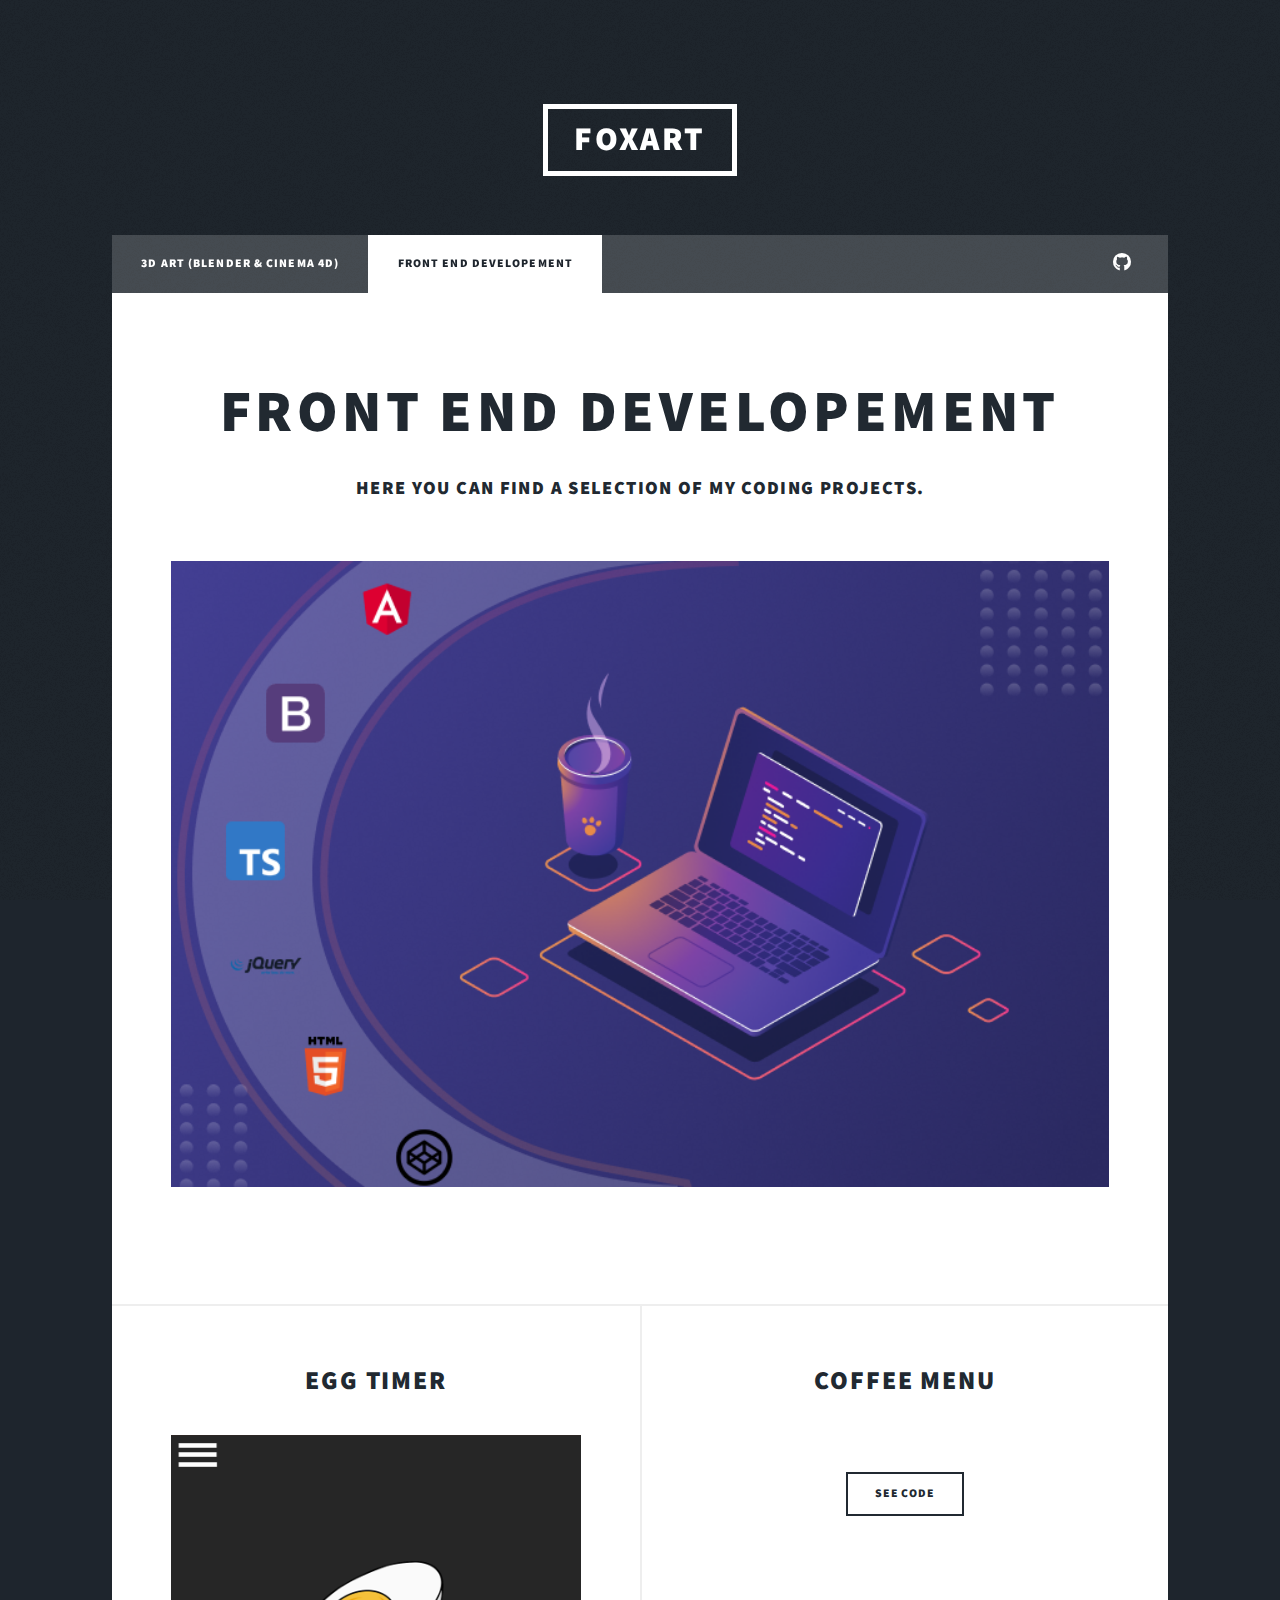
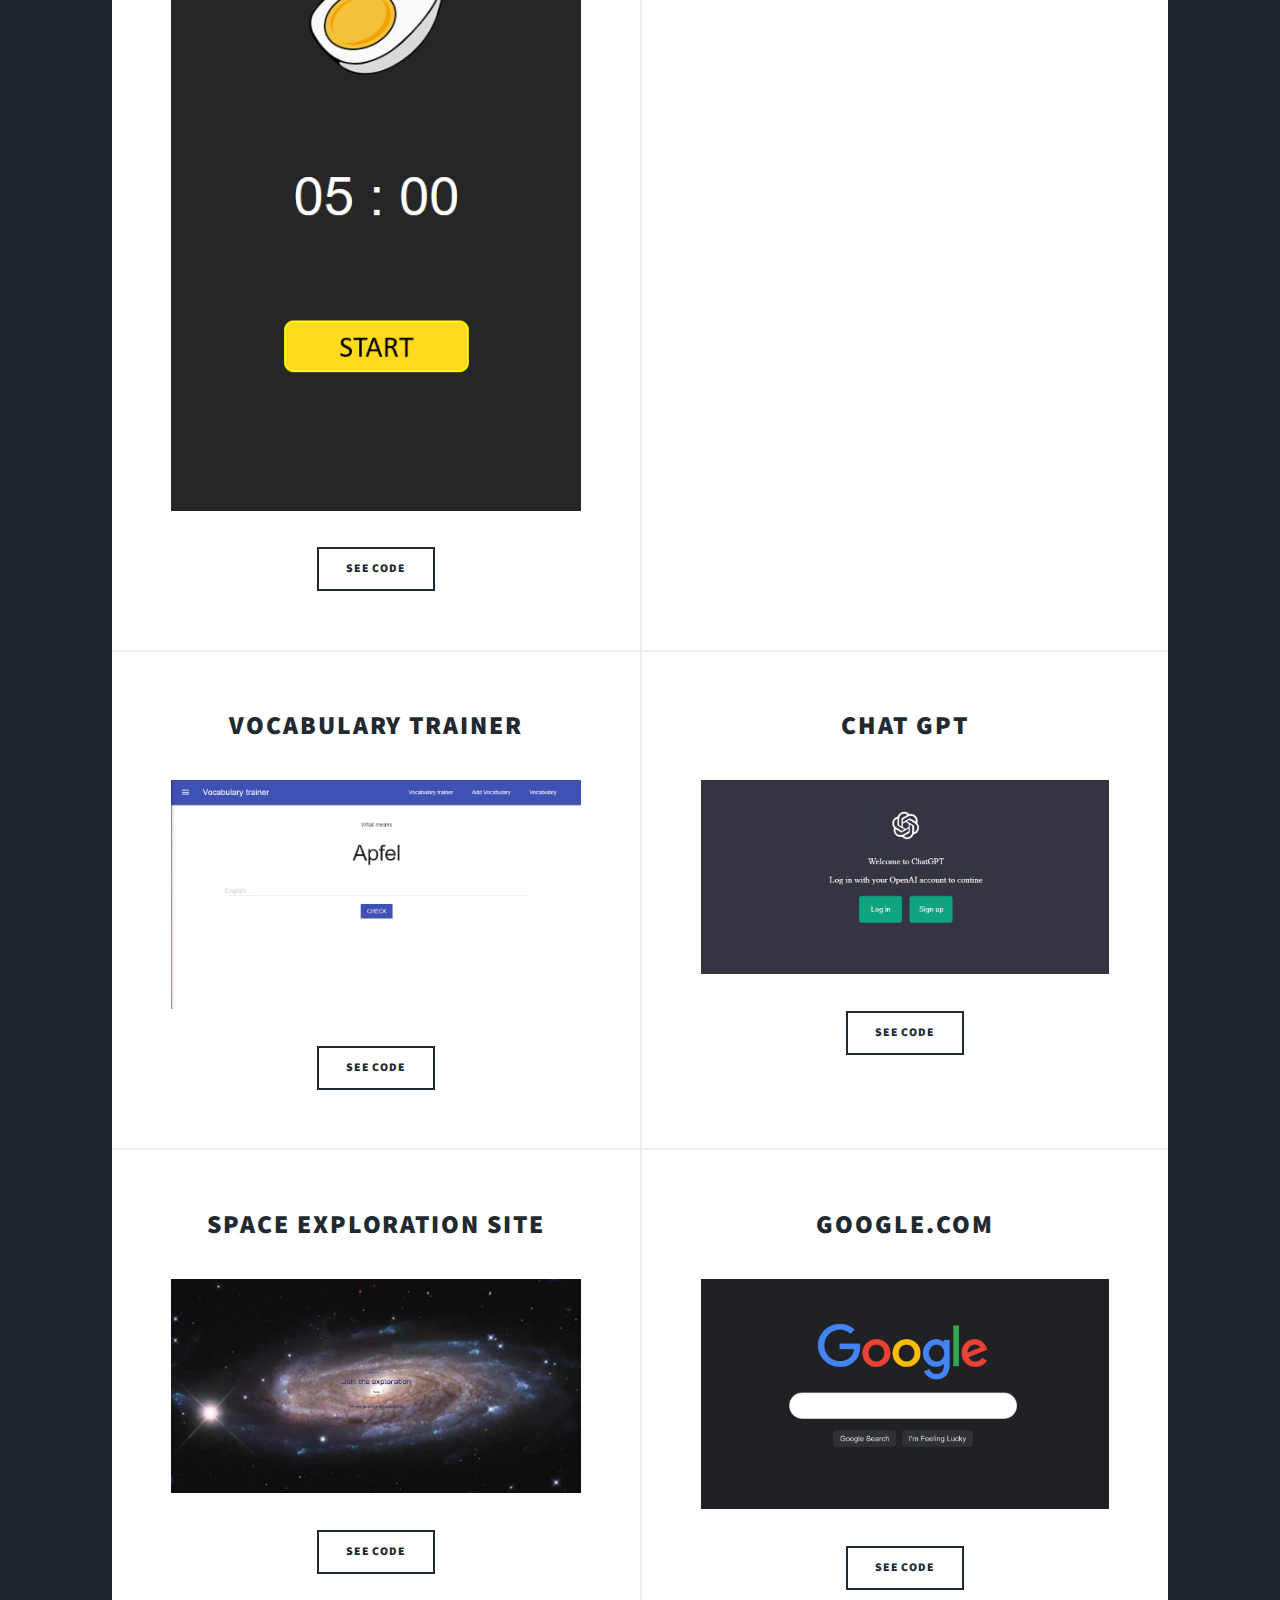
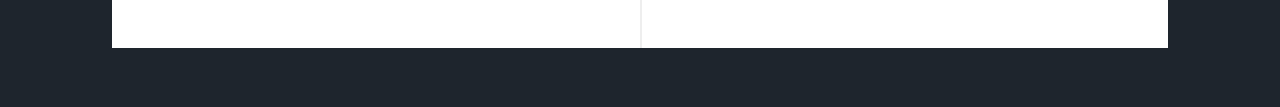
==== coding.html @ 9e07d592 "v2" ====
<!DOCTYPE HTML>
<!--
	Massively by HTML5 UP
	html5up.net | @ajlkn
	Free for personal and commercial use under the CCA 3.0 license (html5up.net/license)
-->
<html>
	<head>
		<title>Front End Developement</title>
		<meta charset="utf-8" />
		<meta name="viewport" content="width=device-width, initial-scale=1, user-scalable=no" />
		<link rel="stylesheet" href="assets/css/main.css" />
		<noscript><link rel="stylesheet" href="assets/css/noscript.css" /></noscript>
	</head>
	<body class="is-preload">

		<!-- Wrapper -->
			<div id="wrapper">

				<!-- Header -->
					<header id="header">
						<a href="index.html" class="logo">FoxArt</a>
					</header>

				<!-- Nav -->
					<nav id="nav">
						<ul class="links">
							<li><a href="index.html">3D Art (Blender & Cinema 4D)</a></li>
							<li class="active"><a href="generic.html">Front End Developement</a></li>
						</ul>
						<ul class="icons">
							<li><a href="#" class="icon brands fa-github"><span class="label">GitHub</span></a></li>
						</ul>
					</nav>

					
				<!-- Main -->
					<div id="main">

						
						<!-- Featured Post -->
						<article class="post featured">
							<header class="major">
								<h2><a>Front End Developement <br/> </a></h2>
								<h3>Here you can find a selection of my coding projects. <br>  </h3>
							</header>
							<a href="images/coding.png" id="img-coding" class="image main"><img src="/images/coding.png" alt="" /></a>
						</article>

						<!-- Post -->
						<section class="posts">
							
							<article>
								<header>
									<h2><a href="https://keen-tiramisu-a8fb11.netlify.app" target="_blank" >Egg Timer </a></h2>
								</header>
								<a href="https://keen-tiramisu-a8fb11.netlify.app" target="_blank" id="egg-timer" class="image fit"><img src="images/egg-timer.png" alt="" /></a>
								<ul class="actions special">
									<li><a href="https://github.com/Foxy247/Eieruhr/tree/main/Eieruhr" target="_blank" class="button">See Code</a></li>
								</ul>
							</article>

							
							<article>
								<header>
									<h2><a href="images/Coffee1.png">Coffee Menu</a></h2>
								</header>
								<a href="images/Coffee1.png" id="coffee" class="image fit"><img src="images/Coffee1.png" alt="" /></a>
								<ul class="actions special">
									<li><a href="https://github.com/Foxy247/birthday-gift-site/blob/main/Camper%20Cafe" target="_blank" class="button">See Code</a></li>
								</ul>
							</article>

							<article>
								<header>
									<h2><a href="https://sensational-liger-348f0a.netlify.app/">Vocabulary Trainer </a></h2>
								</header>
								<a href="https://sensational-liger-348f0a.netlify.app/" class="image fit"><img src="images/vocabulary-trainer-main.png" alt="" /></a>
								<ul class="actions special">
									<li><a href="https://github.com/Foxy247/Vocabulary-App" target="_blank" class="button">See Code</a></li>
								</ul>
							</article>

							<article>
								<header>
									<h2><a href="images/chat-gpt.png">Chat GPT</a></h2>
								</header>
								<a href="images/chat-gpt.png" class="image fit"><img src="images/chat-gpt.png" alt="" /></a>
								<ul class="actions special">
									<li><a href="https://github.com/Foxy247/birthday-gift-site/tree/main/Chat-GPT-Clone" target="_blank" class="button">See Code</a></li>
								</ul>
							</article>

							<article>
								<header>
									<h2><a href="images/space-site.png">Space Exploration Site
									</a></h2>
								</header>
								<a href="images/space-site.png" class="image fit"><img src="images/space-site.png" alt="" /></a>
								<ul class="actions special">
									<li><a href="https://github.com/Foxy247/birthday-gift-site/tree/main/3-Space-exploration-site" target="_blank" class="button">See Code</a></li>
								</ul>
							</article>

							<article> 
								<header>
									<h2><a href="images/google.png">Google.com
									</a></h2>
								</header>
								<a href="images/google.png" class="image fit"><img src="images/google.png" alt="" /></a>
								<ul class="actions special">
									<li><a href="https://github.com/Foxy247/birthday-gift-site/tree/main/1%20Google%20Clone" target="_blank" class="button">See Code</a></li>
								</ul>
							</article>



					</div>


				<!-- Copyright -->
					<div id="copyright">
					</div>

			</div>

		<!-- Scripts -->
			<script src="assets/js/jquery.min.js"></script>
			<script src="assets/js/jquery.scrollex.min.js"></script>
			<script src="assets/js/jquery.scrolly.min.js"></script>
			<script src="assets/js/browser.min.js"></script>
			<script src="assets/js/breakpoints.min.js"></script>
			<script src="assets/js/util.js"></script>
			<script src="assets/js/main.js"></script>

	</body>
</html>
---- assets/css/main.css ----
@import url(fontawesome-all.min.css);
@import url("https://fonts.googleapis.com/css?family=Merriweather:300,700,300italic,700italic|Source+Sans+Pro:900");

/*
	Massively by HTML5 UP
	html5up.net | @ajlkn
	Free for personal and commercial use under the CCA 3.0 license (html5up.net/license)
*/

html, body, div, span, applet, object,
iframe, h1, h2, h3, h4, h5, h6, p, blockquote,
pre, a, abbr, acronym, address, big, cite,
code, del, dfn, em, img, ins, kbd, q, s, samp,
small, strike, strong, sub, sup, tt, var, b,
u, i, center, dl, dt, dd, ol, ul, li, fieldset,
form, label, legend, table, caption, tbody,
tfoot, thead, tr, th, td, article, aside,
canvas, details, embed, figure, figcaption,
footer, header, hgroup, menu, nav, output, ruby,
section, summary, time, mark, audio, video {
	margin: 0;
	padding: 0;
	border: 0;
	font-size: 100%;
	font: inherit;
	vertical-align: baseline;}

article, aside, details, figcaption, figure,
footer, header, hgroup, menu, nav, section {
	display: block;}

body {
	line-height: 1;
}

ol, ul {
	list-style: none;
}

blockquote, q {
	quotes: none;
}

	blockquote:before, blockquote:after, q:before, q:after {
		content: '';
		content: none;
	}

table {
	border-collapse: collapse;
	border-spacing: 0;
}

body {
	-webkit-text-size-adjust: none;
}

mark {
	background-color: transparent;
	color: inherit;
}

input::-moz-focus-inner {
	border: 0;
	padding: 0;
}

input, select, textarea {
	-moz-appearance: none;
	-webkit-appearance: none;
	-ms-appearance: none;
	appearance: none;
}

/* Basic */

	@-ms-viewport {
		width: device-width;
	}

	body {
		-ms-overflow-style: scrollbar;
	}

	@media screen and (max-width: 480px) {

		html, body {
			min-width: 320px;
		}

	}

	html {
		box-sizing: border-box;
	}

	*, *:before, *:after {
		box-sizing: inherit;
	}

	body {
		background-color: #1e252d;
	}

		body.is-preload *, body.is-preload *:before, body.is-preload *:after {
			-moz-animation: none !important;
			-webkit-animation: none !important;
			-ms-animation: none !important;
			animation: none !important;
			-moz-transition: none !important;
			-webkit-transition: none !important;
			-ms-transition: none !important;
			transition: none !important;
		}

/* Type */

	html {
		font-size: 16pt;
	}

		@media screen and (max-width: 1680px) {

			html {
				font-size: 12pt;
			}

		}

		@media screen and (max-width: 1280px) {

			html {
				font-size: 11pt;
			}

		}

		@media screen and (max-width: 360px) {

			html {
				font-size: 10pt;
			}

		}

	body {
		color: #212931;
	}

	body, input, select, textarea {
		font-family: "Merriweather", Georgia, serif;
		font-weight: 300;
		font-size: 1rem;
		line-height: 2.375;
	}

	a {
		-moz-transition: color 0.2s ease-in-out, background-color 0.2s ease-in-out, border-color 0.2s ease-in-out, box-shadow 0.2s ease-in-out;
		-webkit-transition: color 0.2s ease-in-out, background-color 0.2s ease-in-out, border-color 0.2s ease-in-out, box-shadow 0.2s ease-in-out;
		-ms-transition: color 0.2s ease-in-out, background-color 0.2s ease-in-out, border-color 0.2s ease-in-out, box-shadow 0.2s ease-in-out;
		transition: color 0.2s ease-in-out, background-color 0.2s ease-in-out, border-color 0.2s ease-in-out, box-shadow 0.2s ease-in-out;
		border-bottom: dotted 1px;
		text-decoration: none;
	}

		a:hover {
			border-bottom-color: transparent;
		}

	strong, b {
		font-weight: 600;
	}

	em, i {
		font-style: italic;
	}

	p {
		text-align: justify;
		margin: 0 0 2rem 0;
	}

	h1, h2, h3, h4, h5, h6 {
		font-family: "Source Sans Pro", Helvetica, sans-serif;
		font-weight: 900;
		line-height: 1.5;
		letter-spacing: 0.075em;
		text-transform: uppercase;
		margin: 0 0 1rem 0;
	}

		h1 a, h2 a, h3 a, h4 a, h5 a, h6 a {
			border-bottom: 0;
			color: inherit;
			text-decoration: none;
		}

	h1 {
		font-size: 4rem;
		line-height: 1.1;
		margin: 0 0 2rem 0;
	}

	h2 {
		font-size: 1.75rem;
		line-height: 1.3;
		margin: 0 0 1.5rem 0;
	}

	h3 {
		font-size: 1.25rem;
		margin: 0 0 1.5rem 0;
	}

	h4 {
		font-size: 1rem;
	}

	h5 {
		font-size: 0.9rem;
	}

	h6 {
		font-size: 0.8rem;
	}

	sub {
		font-size: 0.8rem;
		position: relative;
		top: 0.5rem;
	}

	sup {
		font-size: 0.8rem;
		position: relative;
		top: -0.5rem;
	}

	blockquote {
		border-left: solid 4px;
		font-style: italic;
		margin: 0 0 2rem 0;
		padding: 0.5rem 0 0.5rem 2rem;
	}

	code {
		border: solid 2px;
		font-family: "Courier New", monospace;
		font-size: 0.9rem;
		margin: 0 0.25rem;
		padding: 0.25rem 0.65rem;
	}

	pre {
		-webkit-overflow-scrolling: touch;
		font-family: "Courier New", monospace;
		font-size: 0.9rem;
		margin: 0 0 2rem 0;
	}

		pre code {
			display: block;
			line-height: 1.75;
			padding: 1rem 1.5rem;
			overflow-x: auto;
		}

	hr {
		border: 0;
		border-bottom: solid 2px;
		margin: 3rem 0;
	}

		hr.major {
			margin: 5rem 0;
		}

	.align-left {
		text-align: left;
	}

	.align-center {
		text-align: center;
	}

	.align-right {
		text-align: right;
	}

	input, select, textarea {
		color: #212931;
	}

	a {
		color: #212931;
		border-bottom-color: rgba(33, 41, 49, 0.5);
	}

		a:hover {
			border-bottom-color: transparent;
			color: #18bfef !important;
		}

	strong, b {
		color: #212931;
	}

	h1, h2, h3, h4, h5, h6 {
		color: #212931;
	}

	blockquote {
		border-left-color: #eeeeee;
	}

	code {
		background: rgba(220, 220, 220, 0.25);
		border-color: #eeeeee;
	}

	hr {
		border-bottom-color: #eeeeee;
	}

/* Row */

	.row {
		display: flex;
		flex-wrap: wrap;
		box-sizing: border-box;
		align-items: stretch;
	}

		.row > * {
			box-sizing: border-box;
		}

		.row.gtr-uniform > * > :last-child {
			margin-bottom: 0;
		}

		.row.aln-left {
			justify-content: flex-start;
		}

		.row.aln-center {
			justify-content: center;
		}

		.row.aln-right {
			justify-content: flex-end;
		}

		.row.aln-top {
			align-items: flex-start;
		}

		.row.aln-middle {
			align-items: center;
		}

		.row.aln-bottom {
			align-items: flex-end;
		}

		.row > .imp {
			order: -1;
		}

		.row > .col-1 {
			width: 8.33333%;
		}

		.row > .off-1 {
			margin-left: 8.33333%;
		}

		.row > .col-2 {
			width: 16.66667%;
		}

		.row > .off-2 {
			margin-left: 16.66667%;
		}

		.row > .col-3 {
			width: 25%;
		}

		.row > .off-3 {
			margin-left: 25%;
		}

		.row > .col-4 {
			width: 33.33333%;
		}

		.row > .off-4 {
			margin-left: 33.33333%;
		}

		.row > .col-5 {
			width: 41.66667%;
		}

		.row > .off-5 {
			margin-left: 41.66667%;
		}

		.row > .col-6 {
			width: 50%;
		}

		.row > .off-6 {
			margin-left: 50%;
		}

		.row > .col-7 {
			width: 58.33333%;
		}

		.row > .off-7 {
			margin-left: 58.33333%;
		}

		.row > .col-8 {
			width: 66.66667%;
		}

		.row > .off-8 {
			margin-left: 66.66667%;
		}

		.row > .col-9 {
			width: 75%;
		}

		.row > .off-9 {
			margin-left: 75%;
		}

		.row > .col-10 {
			width: 83.33333%;
		}

		.row > .off-10 {
			margin-left: 83.33333%;
		}

		.row > .col-11 {
			width: 91.66667%;
		}

		.row > .off-11 {
			margin-left: 91.66667%;
		}

		.row > .col-12 {
			width: 100%;
		}

		.row > .off-12 {
			margin-left: 100%;
		}

		.row.gtr-0 {
			margin-top: 0;
			margin-left: 0rem;
		}

			.row.gtr-0 > * {
				padding: 0 0 0 0rem;
			}

			.row.gtr-0.gtr-uniform {
				margin-top: 0rem;
			}

				.row.gtr-0.gtr-uniform > * {
					padding-top: 0rem;
				}

		.row.gtr-25 {
			margin-top: 0;
			margin-left: -0.375rem;
		}

			.row.gtr-25 > * {
				padding: 0 0 0 0.375rem;
			}

			.row.gtr-25.gtr-uniform {
				margin-top: -0.375rem;
			}

				.row.gtr-25.gtr-uniform > * {
					padding-top: 0.375rem;
				}

		.row.gtr-50 {
			margin-top: 0;
			margin-left: -0.75rem;
		}

			.row.gtr-50 > * {
				padding: 0 0 0 0.75rem;
			}

			.row.gtr-50.gtr-uniform {
				margin-top: -0.75rem;
			}

				.row.gtr-50.gtr-uniform > * {
					padding-top: 0.75rem;
				}

		.row {
			margin-top: 0;
			margin-left: -1.5rem;
		}

			.row > * {
				padding: 0 0 0 1.5rem;
			}

			.row.gtr-uniform {
				margin-top: -1.5rem;
			}

				.row.gtr-uniform > * {
					padding-top: 1.5rem;
				}

		.row.gtr-150 {
			margin-top: 0;
			margin-left: -2.25rem;
		}

			.row.gtr-150 > * {
				padding: 0 0 0 2.25rem;
			}

			.row.gtr-150.gtr-uniform {
				margin-top: -2.25rem;
			}

				.row.gtr-150.gtr-uniform > * {
					padding-top: 2.25rem;
				}

		.row.gtr-200 {
			margin-top: 0;
			margin-left: -3rem;
		}

			.row.gtr-200 > * {
				padding: 0 0 0 3rem;
			}

			.row.gtr-200.gtr-uniform {
				margin-top: -3rem;
			}

				.row.gtr-200.gtr-uniform > * {
					padding-top: 3rem;
				}

		@media screen and (max-width: 1680px) {

			.row {
				display: flex;
				flex-wrap: wrap;
				box-sizing: border-box;
				align-items: stretch;
			}

				.row > * {
					box-sizing: border-box;
				}

				.row.gtr-uniform > * > :last-child {
					margin-bottom: 0;
				}

				.row.aln-left {
					justify-content: flex-start;
				}

				.row.aln-center {
					justify-content: center;
				}

				.row.aln-right {
					justify-content: flex-end;
				}

				.row.aln-top {
					align-items: flex-start;
				}

				.row.aln-middle {
					align-items: center;
				}

				.row.aln-bottom {
					align-items: flex-end;
				}

				.row > .imp-xlarge {
					order: -1;
				}

				.row > .col-1-xlarge {
					width: 8.33333%;
				}

				.row > .off-1-xlarge {
					margin-left: 8.33333%;
				}

				.row > .col-2-xlarge {
					width: 16.66667%;
				}

				.row > .off-2-xlarge {
					margin-left: 16.66667%;
				}

				.row > .col-3-xlarge {
					width: 25%;
				}

				.row > .off-3-xlarge {
					margin-left: 25%;
				}

				.row > .col-4-xlarge {
					width: 33.33333%;
				}

				.row > .off-4-xlarge {
					margin-left: 33.33333%;
				}

				.row > .col-5-xlarge {
					width: 41.66667%;
				}

				.row > .off-5-xlarge {
					margin-left: 41.66667%;
				}

				.row > .col-6-xlarge {
					width: 50%;
				}

				.row > .off-6-xlarge {
					margin-left: 50%;
				}

				.row > .col-7-xlarge {
					width: 58.33333%;
				}

				.row > .off-7-xlarge {
					margin-left: 58.33333%;
				}

				.row > .col-8-xlarge {
					width: 66.66667%;
				}

				.row > .off-8-xlarge {
					margin-left: 66.66667%;
				}

				.row > .col-9-xlarge {
					width: 75%;
				}

				.row > .off-9-xlarge {
					margin-left: 75%;
				}

				.row > .col-10-xlarge {
					width: 83.33333%;
				}

				.row > .off-10-xlarge {
					margin-left: 83.33333%;
				}

				.row > .col-11-xlarge {
					width: 91.66667%;
				}

				.row > .off-11-xlarge {
					margin-left: 91.66667%;
				}

				.row > .col-12-xlarge {
					width: 100%;
				}

				.row > .off-12-xlarge {
					margin-left: 100%;
				}

				.row.gtr-0 {
					margin-top: 0;
					margin-left: 0rem;
				}

					.row.gtr-0 > * {
						padding: 0 0 0 0rem;
					}

					.row.gtr-0.gtr-uniform {
						margin-top: 0rem;
					}

						.row.gtr-0.gtr-uniform > * {
							padding-top: 0rem;
						}

				.row.gtr-25 {
					margin-top: 0;
					margin-left: -0.375rem;
				}

					.row.gtr-25 > * {
						padding: 0 0 0 0.375rem;
					}

					.row.gtr-25.gtr-uniform {
						margin-top: -0.375rem;
					}

						.row.gtr-25.gtr-uniform > * {
							padding-top: 0.375rem;
						}

				.row.gtr-50 {
					margin-top: 0;
					margin-left: -0.75rem;
				}

					.row.gtr-50 > * {
						padding: 0 0 0 0.75rem;
					}

					.row.gtr-50.gtr-uniform {
						margin-top: -0.75rem;
					}

						.row.gtr-50.gtr-uniform > * {
							padding-top: 0.75rem;
						}

				.row {
					margin-top: 0;
					margin-left: -1.5rem;
				}

					.row > * {
						padding: 0 0 0 1.5rem;
					}

					.row.gtr-uniform {
						margin-top: -1.5rem;
					}

						.row.gtr-uniform > * {
							padding-top: 1.5rem;
						}

				.row.gtr-150 {
					margin-top: 0;
					margin-left: -2.25rem;
				}

					.row.gtr-150 > * {
						padding: 0 0 0 2.25rem;
					}

					.row.gtr-150.gtr-uniform {
						margin-top: -2.25rem;
					}

						.row.gtr-150.gtr-uniform > * {
							padding-top: 2.25rem;
						}

				.row.gtr-200 {
					margin-top: 0;
					margin-left: -3rem;
				}

					.row.gtr-200 > * {
						padding: 0 0 0 3rem;
					}

					.row.gtr-200.gtr-uniform {
						margin-top: -3rem;
					}

						.row.gtr-200.gtr-uniform > * {
							padding-top: 3rem;
						}

		}

		@media screen and (max-width: 1280px) {

			.row {
				display: flex;
				flex-wrap: wrap;
				box-sizing: border-box;
				align-items: stretch;
			}

				.row > * {
					box-sizing: border-box;
				}

				.row.gtr-uniform > * > :last-child {
					margin-bottom: 0;
				}

				.row.aln-left {
					justify-content: flex-start;
				}

				.row.aln-center {
					justify-content: center;
				}

				.row.aln-right {
					justify-content: flex-end;
				}

				.row.aln-top {
					align-items: flex-start;
				}

				.row.aln-middle {
					align-items: center;
				}

				.row.aln-bottom {
					align-items: flex-end;
				}

				.row > .imp-large {
					order: -1;
				}

				.row > .col-1-large {
					width: 8.33333%;
				}

				.row > .off-1-large {
					margin-left: 8.33333%;
				}

				.row > .col-2-large {
					width: 16.66667%;
				}

				.row > .off-2-large {
					margin-left: 16.66667%;
				}

				.row > .col-3-large {
					width: 25%;
				}

				.row > .off-3-large {
					margin-left: 25%;
				}

				.row > .col-4-large {
					width: 33.33333%;
				}

				.row > .off-4-large {
					margin-left: 33.33333%;
				}

				.row > .col-5-large {
					width: 41.66667%;
				}

				.row > .off-5-large {
					margin-left: 41.66667%;
				}

				.row > .col-6-large {
					width: 50%;
				}

				.row > .off-6-large {
					margin-left: 50%;
				}

				.row > .col-7-large {
					width: 58.33333%;
				}

				.row > .off-7-large {
					margin-left: 58.33333%;
				}

				.row > .col-8-large {
					width: 66.66667%;
				}

				.row > .off-8-large {
					margin-left: 66.66667%;
				}

				.row > .col-9-large {
					width: 75%;
				}

				.row > .off-9-large {
					margin-left: 75%;
				}

				.row > .col-10-large {
					width: 83.33333%;
				}

				.row > .off-10-large {
					margin-left: 83.33333%;
				}

				.row > .col-11-large {
					width: 91.66667%;
				}

				.row > .off-11-large {
					margin-left: 91.66667%;
				}

				.row > .col-12-large {
					width: 100%;
				}

				.row > .off-12-large {
					margin-left: 100%;
				}

				.row.gtr-0 {
					margin-top: 0;
					margin-left: 0rem;
				}

					.row.gtr-0 > * {
						padding: 0 0 0 0rem;
					}

					.row.gtr-0.gtr-uniform {
						margin-top: 0rem;
					}

						.row.gtr-0.gtr-uniform > * {
							padding-top: 0rem;
						}

				.row.gtr-25 {
					margin-top: 0;
					margin-left: -0.375rem;
				}

					.row.gtr-25 > * {
						padding: 0 0 0 0.375rem;
					}

					.row.gtr-25.gtr-uniform {
						margin-top: -0.375rem;
					}

						.row.gtr-25.gtr-uniform > * {
							padding-top: 0.375rem;
						}

				.row.gtr-50 {
					margin-top: 0;
					margin-left: -0.75rem;
				}

					.row.gtr-50 > * {
						padding: 0 0 0 0.75rem;
					}

					.row.gtr-50.gtr-uniform {
						margin-top: -0.75rem;
					}

						.row.gtr-50.gtr-uniform > * {
							padding-top: 0.75rem;
						}

				.row {
					margin-top: 0;
					margin-left: -1.5rem;
				}

					.row > * {
						padding: 0 0 0 1.5rem;
					}

					.row.gtr-uniform {
						margin-top: -1.5rem;
					}

						.row.gtr-uniform > * {
							padding-top: 1.5rem;
						}

				.row.gtr-150 {
					margin-top: 0;
					margin-left: -2.25rem;
				}

					.row.gtr-150 > * {
						padding: 0 0 0 2.25rem;
					}

					.row.gtr-150.gtr-uniform {
						margin-top: -2.25rem;
					}

						.row.gtr-150.gtr-uniform > * {
							padding-top: 2.25rem;
						}

				.row.gtr-200 {
					margin-top: 0;
					margin-left: -3rem;
				}

					.row.gtr-200 > * {
						padding: 0 0 0 3rem;
					}

					.row.gtr-200.gtr-uniform {
						margin-top: -3rem;
					}

						.row.gtr-200.gtr-uniform > * {
							padding-top: 3rem;
						}

		}

		@media screen and (max-width: 980px) {

			.row {
				display: flex;
				flex-wrap: wrap;
				box-sizing: border-box;
				align-items: stretch;
			}

				.row > * {
					box-sizing: border-box;
				}

				.row.gtr-uniform > * > :last-child {
					margin-bottom: 0;
				}

				.row.aln-left {
					justify-content: flex-start;
				}

				.row.aln-center {
					justify-content: center;
				}

				.row.aln-right {
					justify-content: flex-end;
				}

				.row.aln-top {
					align-items: flex-start;
				}

				.row.aln-middle {
					align-items: center;
				}

				.row.aln-bottom {
					align-items: flex-end;
				}

				.row > .imp-medium {
					order: -1;
				}

				.row > .col-1-medium {
					width: 8.33333%;
				}

				.row > .off-1-medium {
					margin-left: 8.33333%;
				}

				.row > .col-2-medium {
					width: 16.66667%;
				}

				.row > .off-2-medium {
					margin-left: 16.66667%;
				}

				.row > .col-3-medium {
					width: 25%;
				}

				.row > .off-3-medium {
					margin-left: 25%;
				}

				.row > .col-4-medium {
					width: 33.33333%;
				}

				.row > .off-4-medium {
					margin-left: 33.33333%;
				}

				.row > .col-5-medium {
					width: 41.66667%;
				}

				.row > .off-5-medium {
					margin-left: 41.66667%;
				}

				.row > .col-6-medium {
					width: 50%;
				}

				.row > .off-6-medium {
					margin-left: 50%;
				}

				.row > .col-7-medium {
					width: 58.33333%;
				}

				.row > .off-7-medium {
					margin-left: 58.33333%;
				}

				.row > .col-8-medium {
					width: 66.66667%;
				}

				.row > .off-8-medium {
					margin-left: 66.66667%;
				}

				.row > .col-9-medium {
					width: 75%;
				}

				.row > .off-9-medium {
					margin-left: 75%;
				}

				.row > .col-10-medium {
					width: 83.33333%;
				}

				.row > .off-10-medium {
					margin-left: 83.33333%;
				}

				.row > .col-11-medium {
					width: 91.66667%;
				}

				.row > .off-11-medium {
					margin-left: 91.66667%;
				}

				.row > .col-12-medium {
					width: 100%;
				}

				.row > .off-12-medium {
					margin-left: 100%;
				}

				.row.gtr-0 {
					margin-top: 0;
					margin-left: 0rem;
				}

					.row.gtr-0 > * {
						padding: 0 0 0 0rem;
					}

					.row.gtr-0.gtr-uniform {
						margin-top: 0rem;
					}

						.row.gtr-0.gtr-uniform > * {
							padding-top: 0rem;
						}

				.row.gtr-25 {
					margin-top: 0;
					margin-left: -0.375rem;
				}

					.row.gtr-25 > * {
						padding: 0 0 0 0.375rem;
					}

					.row.gtr-25.gtr-uniform {
						margin-top: -0.375rem;
					}

						.row.gtr-25.gtr-uniform > * {
							padding-top: 0.375rem;
						}

				.row.gtr-50 {
					margin-top: 0;
					margin-left: -0.75rem;
				}

					.row.gtr-50 > * {
						padding: 0 0 0 0.75rem;
					}

					.row.gtr-50.gtr-uniform {
						margin-top: -0.75rem;
					}

						.row.gtr-50.gtr-uniform > * {
							padding-top: 0.75rem;
						}

				.row {
					margin-top: 0;
					margin-left: -1.5rem;
				}

					.row > * {
						padding: 0 0 0 1.5rem;
					}

					.row.gtr-uniform {
						margin-top: -1.5rem;
					}

						.row.gtr-uniform > * {
							padding-top: 1.5rem;
						}

				.row.gtr-150 {
					margin-top: 0;
					margin-left: -2.25rem;
				}

					.row.gtr-150 > * {
						padding: 0 0 0 2.25rem;
					}

					.row.gtr-150.gtr-uniform {
						margin-top: -2.25rem;
					}

						.row.gtr-150.gtr-uniform > * {
							padding-top: 2.25rem;
						}

				.row.gtr-200 {
					margin-top: 0;
					margin-left: -3rem;
				}

					.row.gtr-200 > * {
						padding: 0 0 0 3rem;
					}

					.row.gtr-200.gtr-uniform {
						margin-top: -3rem;
					}

						.row.gtr-200.gtr-uniform > * {
							padding-top: 3rem;
						}

		}

		@media screen and (max-width: 736px) {

			.row {
				display: flex;
				flex-wrap: wrap;
				box-sizing: border-box;
				align-items: stretch;
			}

				.row > * {
					box-sizing: border-box;
				}

				.row.gtr-uniform > * > :last-child {
					margin-bottom: 0;
				}

				.row.aln-left {
					justify-content: flex-start;
				}

				.row.aln-center {
					justify-content: center;
				}

				.row.aln-right {
					justify-content: flex-end;
				}

				.row.aln-top {
					align-items: flex-start;
				}

				.row.aln-middle {
					align-items: center;
				}

				.row.aln-bottom {
					align-items: flex-end;
				}

				.row > .imp-small {
					order: -1;
				}

				.row > .col-1-small {
					width: 8.33333%;
				}

				.row > .off-1-small {
					margin-left: 8.33333%;
				}

				.row > .col-2-small {
					width: 16.66667%;
				}

				.row > .off-2-small {
					margin-left: 16.66667%;
				}

				.row > .col-3-small {
					width: 25%;
				}

				.row > .off-3-small {
					margin-left: 25%;
				}

				.row > .col-4-small {
					width: 33.33333%;
				}

				.row > .off-4-small {
					margin-left: 33.33333%;
				}

				.row > .col-5-small {
					width: 41.66667%;
				}

				.row > .off-5-small {
					margin-left: 41.66667%;
				}

				.row > .col-6-small {
					width: 50%;
				}

				.row > .off-6-small {
					margin-left: 50%;
				}

				.row > .col-7-small {
					width: 58.33333%;
				}

				.row > .off-7-small {
					margin-left: 58.33333%;
				}

				.row > .col-8-small {
					width: 66.66667%;
				}

				.row > .off-8-small {
					margin-left: 66.66667%;
				}

				.row > .col-9-small {
					width: 75%;
				}

				.row > .off-9-small {
					margin-left: 75%;
				}

				.row > .col-10-small {
					width: 83.33333%;
				}

				.row > .off-10-small {
					margin-left: 83.33333%;
				}

				.row > .col-11-small {
					width: 91.66667%;
				}

				.row > .off-11-small {
					margin-left: 91.66667%;
				}

				.row > .col-12-small {
					width: 100%;
				}

				.row > .off-12-small {
					margin-left: 100%;
				}

				.row.gtr-0 {
					margin-top: 0;
					margin-left: 0rem;
				}

					.row.gtr-0 > * {
						padding: 0 0 0 0rem;
					}

					.row.gtr-0.gtr-uniform {
						margin-top: 0rem;
					}

						.row.gtr-0.gtr-uniform > * {
							padding-top: 0rem;
						}

				.row.gtr-25 {
					margin-top: 0;
					margin-left: -0.375rem;
				}

					.row.gtr-25 > * {
						padding: 0 0 0 0.375rem;
					}

					.row.gtr-25.gtr-uniform {
						margin-top: -0.375rem;
					}

						.row.gtr-25.gtr-uniform > * {
							padding-top: 0.375rem;
						}

				.row.gtr-50 {
					margin-top: 0;
					margin-left: -0.75rem;
				}

					.row.gtr-50 > * {
						padding: 0 0 0 0.75rem;
					}

					.row.gtr-50.gtr-uniform {
						margin-top: -0.75rem;
					}

						.row.gtr-50.gtr-uniform > * {
							padding-top: 0.75rem;
						}

				.row {
					margin-top: 0;
					margin-left: -1.5rem;
				}

					.row > * {
						padding: 0 0 0 1.5rem;
					}

					.row.gtr-uniform {
						margin-top: -1.5rem;
					}

						.row.gtr-uniform > * {
							padding-top: 1.5rem;
						}

				.row.gtr-150 {
					margin-top: 0;
					margin-left: -2.25rem;
				}

					.row.gtr-150 > * {
						padding: 0 0 0 2.25rem;
					}

					.row.gtr-150.gtr-uniform {
						margin-top: -2.25rem;
					}

						.row.gtr-150.gtr-uniform > * {
							padding-top: 2.25rem;
						}

				.row.gtr-200 {
					margin-top: 0;
					margin-left: -3rem;
				}

					.row.gtr-200 > * {
						padding: 0 0 0 3rem;
					}

					.row.gtr-200.gtr-uniform {
						margin-top: -3rem;
					}

						.row.gtr-200.gtr-uniform > * {
							padding-top: 3rem;
						}

		}

		@media screen and (max-width: 480px) {

			.row {
				display: flex;
				flex-wrap: wrap;
				box-sizing: border-box;
				align-items: stretch;
			}

				.row > * {
					box-sizing: border-box;
				}

				.row.gtr-uniform > * > :last-child {
					margin-bottom: 0;
				}

				.row.aln-left {
					justify-content: flex-start;
				}

				.row.aln-center {
					justify-content: center;
				}

				.row.aln-right {
					justify-content: flex-end;
				}

				.row.aln-top {
					align-items: flex-start;
				}

				.row.aln-middle {
					align-items: center;
				}

				.row.aln-bottom {
					align-items: flex-end;
				}

				.row > .imp-xsmall {
					order: -1;
				}

				.row > .col-1-xsmall {
					width: 8.33333%;
				}

				.row > .off-1-xsmall {
					margin-left: 8.33333%;
				}

				.row > .col-2-xsmall {
					width: 16.66667%;
				}

				.row > .off-2-xsmall {
					margin-left: 16.66667%;
				}

				.row > .col-3-xsmall {
					width: 25%;
				}

				.row > .off-3-xsmall {
					margin-left: 25%;
				}

				.row > .col-4-xsmall {
					width: 33.33333%;
				}

				.row > .off-4-xsmall {
					margin-left: 33.33333%;
				}

				.row > .col-5-xsmall {
					width: 41.66667%;
				}

				.row > .off-5-xsmall {
					margin-left: 41.66667%;
				}

				.row > .col-6-xsmall {
					width: 50%;
				}

				.row > .off-6-xsmall {
					margin-left: 50%;
				}

				.row > .col-7-xsmall {
					width: 58.33333%;
				}

				.row > .off-7-xsmall {
					margin-left: 58.33333%;
				}

				.row > .col-8-xsmall {
					width: 66.66667%;
				}

				.row > .off-8-xsmall {
					margin-left: 66.66667%;
				}

				.row > .col-9-xsmall {
					width: 75%;
				}

				.row > .off-9-xsmall {
					margin-left: 75%;
				}

				.row > .col-10-xsmall {
					width: 83.33333%;
				}

				.row > .off-10-xsmall {
					margin-left: 83.33333%;
				}

				.row > .col-11-xsmall {
					width: 91.66667%;
				}

				.row > .off-11-xsmall {
					margin-left: 91.66667%;
				}

				.row > .col-12-xsmall {
					width: 100%;
				}

				.row > .off-12-xsmall {
					margin-left: 100%;
				}

				.row.gtr-0 {
					margin-top: 0;
					margin-left: 0rem;
				}

					.row.gtr-0 > * {
						padding: 0 0 0 0rem;
					}

					.row.gtr-0.gtr-uniform {
						margin-top: 0rem;
					}

						.row.gtr-0.gtr-uniform > * {
							padding-top: 0rem;
						}

				.row.gtr-25 {
					margin-top: 0;
					margin-left: -0.375rem;
				}

					.row.gtr-25 > * {
						padding: 0 0 0 0.375rem;
					}

					.row.gtr-25.gtr-uniform {
						margin-top: -0.375rem;
					}

						.row.gtr-25.gtr-uniform > * {
							padding-top: 0.375rem;
						}

				.row.gtr-50 {
					margin-top: 0;
					margin-left: -0.75rem;
				}

					.row.gtr-50 > * {
						padding: 0 0 0 0.75rem;
					}

					.row.gtr-50.gtr-uniform {
						margin-top: -0.75rem;
					}

						.row.gtr-50.gtr-uniform > * {
							padding-top: 0.75rem;
						}

				.row {
					margin-top: 0;
					margin-left: -1.5rem;
				}

					.row > * {
						padding: 0 0 0 1.5rem;
					}

					.row.gtr-uniform {
						margin-top: -1.5rem;
					}

						.row.gtr-uniform > * {
							padding-top: 1.5rem;
						}

				.row.gtr-150 {
					margin-top: 0;
					margin-left: -2.25rem;
				}

					.row.gtr-150 > * {
						padding: 0 0 0 2.25rem;
					}

					.row.gtr-150.gtr-uniform {
						margin-top: -2.25rem;
					}

						.row.gtr-150.gtr-uniform > * {
							padding-top: 2.25rem;
						}

				.row.gtr-200 {
					margin-top: 0;
					margin-left: -3rem;
				}

					.row.gtr-200 > * {
						padding: 0 0 0 3rem;
					}

					.row.gtr-200.gtr-uniform {
						margin-top: -3rem;
					}

						.row.gtr-200.gtr-uniform > * {
							padding-top: 3rem;
						}

		}

		@media screen and (max-width: 360px) {

			.row {
				display: flex;
				flex-wrap: wrap;
				box-sizing: border-box;
				align-items: stretch;
			}

				.row > * {
					box-sizing: border-box;
				}

				.row.gtr-uniform > * > :last-child {
					margin-bottom: 0;
				}

				.row.aln-left {
					justify-content: flex-start;
				}

				.row.aln-center {
					justify-content: center;
				}

				.row.aln-right {
					justify-content: flex-end;
				}

				.row.aln-top {
					align-items: flex-start;
				}

				.row.aln-middle {
					align-items: center;
				}

				.row.aln-bottom {
					align-items: flex-end;
				}

				.row > .imp-xxsmall {
					order: -1;
				}

				.row > .col-1-xxsmall {
					width: 8.33333%;
				}

				.row > .off-1-xxsmall {
					margin-left: 8.33333%;
				}

				.row > .col-2-xxsmall {
					width: 16.66667%;
				}

				.row > .off-2-xxsmall {
					margin-left: 16.66667%;
				}

				.row > .col-3-xxsmall {
					width: 25%;
				}

				.row > .off-3-xxsmall {
					margin-left: 25%;
				}

				.row > .col-4-xxsmall {
					width: 33.33333%;
				}

				.row > .off-4-xxsmall {
					margin-left: 33.33333%;
				}

				.row > .col-5-xxsmall {
					width: 41.66667%;
				}

				.row > .off-5-xxsmall {
					margin-left: 41.66667%;
				}

				.row > .col-6-xxsmall {
					width: 50%;
				}

				.row > .off-6-xxsmall {
					margin-left: 50%;
				}

				.row > .col-7-xxsmall {
					width: 58.33333%;
				}

				.row > .off-7-xxsmall {
					margin-left: 58.33333%;
				}

				.row > .col-8-xxsmall {
					width: 66.66667%;
				}

				.row > .off-8-xxsmall {
					margin-left: 66.66667%;
				}

				.row > .col-9-xxsmall {
					width: 75%;
				}

				.row > .off-9-xxsmall {
					margin-left: 75%;
				}

				.row > .col-10-xxsmall {
					width: 83.33333%;
				}

				.row > .off-10-xxsmall {
					margin-left: 83.33333%;
				}

				.row > .col-11-xxsmall {
					width: 91.66667%;
				}

				.row > .off-11-xxsmall {
					margin-left: 91.66667%;
				}

				.row > .col-12-xxsmall {
					width: 100%;
				}

				.row > .off-12-xxsmall {
					margin-left: 100%;
				}

				.row.gtr-0 {
					margin-top: 0;
					margin-left: 0rem;
				}

					.row.gtr-0 > * {
						padding: 0 0 0 0rem;
					}

					.row.gtr-0.gtr-uniform {
						margin-top: 0rem;
					}

						.row.gtr-0.gtr-uniform > * {
							padding-top: 0rem;
						}

				.row.gtr-25 {
					margin-top: 0;
					margin-left: -0.375rem;
				}

					.row.gtr-25 > * {
						padding: 0 0 0 0.375rem;
					}

					.row.gtr-25.gtr-uniform {
						margin-top: -0.375rem;
					}

						.row.gtr-25.gtr-uniform > * {
							padding-top: 0.375rem;
						}

				.row.gtr-50 {
					margin-top: 0;
					margin-left: -0.75rem;
				}

					.row.gtr-50 > * {
						padding: 0 0 0 0.75rem;
					}

					.row.gtr-50.gtr-uniform {
						margin-top: -0.75rem;
					}

						.row.gtr-50.gtr-uniform > * {
							padding-top: 0.75rem;
						}

				.row {
					margin-top: 0;
					margin-left: -1.5rem;
				}

					.row > * {
						padding: 0 0 0 1.5rem;
					}

					.row.gtr-uniform {
						margin-top: -1.5rem;
					}

						.row.gtr-uniform > * {
							padding-top: 1.5rem;
						}

				.row.gtr-150 {
					margin-top: 0;
					margin-left: -2.25rem;
				}

					.row.gtr-150 > * {
						padding: 0 0 0 2.25rem;
					}

					.row.gtr-150.gtr-uniform {
						margin-top: -2.25rem;
					}

						.row.gtr-150.gtr-uniform > * {
							padding-top: 2.25rem;
						}

				.row.gtr-200 {
					margin-top: 0;
					margin-left: -3rem;
				}

					.row.gtr-200 > * {
						padding: 0 0 0 3rem;
					}

					.row.gtr-200.gtr-uniform {
						margin-top: -3rem;
					}

						.row.gtr-200.gtr-uniform > * {
							padding-top: 3rem;
						}

		}

/* Box */

	.box {
		border: solid 2px;
		margin-bottom: 2rem;
		padding: 1.5rem;
	}

		.box > :last-child,
		.box > :last-child > :last-child,
		.box > :last-child > :last-child > :last-child {
			margin-bottom: 0;
		}

		.box.alt {
			border: 0;
			border-radius: 0;
			padding: 0;
		}

	.box {
		border-color: #eeeeee;
	}

/* Button */

	input[type="submit"],
	input[type="reset"],
	input[type="button"],
	button,
	.button {
		-moz-appearance: none;
		-webkit-appearance: none;
		-ms-appearance: none;
		appearance: none;
		-moz-transition: background-color 0.2s ease-in-out, box-shadow 0.2s ease-in-out, color 0.2s ease-in-out;
		-webkit-transition: background-color 0.2s ease-in-out, box-shadow 0.2s ease-in-out, color 0.2s ease-in-out;
		-ms-transition: background-color 0.2s ease-in-out, box-shadow 0.2s ease-in-out, color 0.2s ease-in-out;
		transition: background-color 0.2s ease-in-out, box-shadow 0.2s ease-in-out, color 0.2s ease-in-out;
		border: 0;
		border-radius: 0;
		cursor: pointer;
		display: inline-block;
		font-family: "Source Sans Pro", Helvetica, sans-serif;
		font-size: 0.8rem;
		font-weight: 900;
		letter-spacing: 0.075em;
		height: 3rem;
		line-height: 3rem;
		padding: 0 2rem;
		text-align: center;
		text-decoration: none;
		text-transform: uppercase;
		white-space: nowrap;
	}

		input[type="submit"].icon:before,
		input[type="reset"].icon:before,
		input[type="button"].icon:before,
		button.icon:before,
		.button.icon:before {
			margin-right: 0.5rem;
		}

		input[type="submit"].icon.solo,
		input[type="reset"].icon.solo,
		input[type="button"].icon.solo,
		button.icon.solo,
		.button.icon.solo {
			position: relative;
			width: 4rem;
			height: 4rem;
			line-height: 4rem;
			border-radius: 4rem;
			text-indent: 4rem;
			overflow: hidden;
			padding: 0;
			white-space: nowrap;
		}

			input[type="submit"].icon.solo:before,
			input[type="reset"].icon.solo:before,
			input[type="button"].icon.solo:before,
			button.icon.solo:before,
			.button.icon.solo:before {
				position: absolute;
				display: block;
				top: 0;
				left: 0;
				width: inherit;
				height: inherit;
				line-height: inherit;
				font-size: 1.25rem;
				margin-right: 0;
				text-align: center;
				text-indent: 0;
			}

		input[type="submit"].fit,
		input[type="reset"].fit,
		input[type="button"].fit,
		button.fit,
		.button.fit {
			width: 100%;
		}

		input[type="submit"].small,
		input[type="reset"].small,
		input[type="button"].small,
		button.small,
		.button.small {
			font-size: 0.7rem;
			height: 2.5rem;
			line-height: 2.5rem;
			padding: 0 1.5rem;
		}

		input[type="submit"].large,
		input[type="reset"].large,
		input[type="button"].large,
		button.large,
		.button.large {
			font-size: 0.9rem;
			height: 3.5rem;
			line-height: 3.5rem;
			padding: 0 2.75rem;
		}

		@media screen and (max-width: 980px) {

			input[type="submit"],
			input[type="reset"],
			input[type="button"],
			button,
			.button {
				font-size: 0.9rem;
				height: 3.25rem;
				line-height: 3.25rem;
			}

				input[type="submit"].large,
				input[type="reset"].large,
				input[type="button"].large,
				button.large,
				.button.large {
					font-size: 1rem;
					height: 3.75rem;
					line-height: 3.75rem;
				}

		}

		input[type="submit"].disabled, input[type="submit"]:disabled,
		input[type="reset"].disabled,
		input[type="reset"]:disabled,
		input[type="button"].disabled,
		input[type="button"]:disabled,
		button.disabled,
		button:disabled,
		.button.disabled,
		.button:disabled {
			pointer-events: none;
			opacity: 0.25;
		}

	input[type="submit"],
	input[type="reset"],
	input[type="button"],
	button,
	.button {
		background-color: transparent;
		box-shadow: inset 0 0 0 2px #212931;
		color: #212931 !important;
	}

		input[type="submit"]:hover,
		input[type="reset"]:hover,
		input[type="button"]:hover,
		button:hover,
		.button:hover {
			box-shadow: inset 0 0 0 2px #18bfef;
			color: #18bfef !important;
		}

		input[type="submit"].primary,
		input[type="reset"].primary,
		input[type="button"].primary,
		button.primary,
		.button.primary {
			background-color: #212931;
			box-shadow: none;
			color: #ffffff !important;
		}

			input[type="submit"].primary:hover,
			input[type="reset"].primary:hover,
			input[type="button"].primary:hover,
			button.primary:hover,
			.button.primary:hover {
				background-color: #18bfef;
			}

/* Form */

	form {
		margin: 0 0 2rem 0;
	}

		form > :last-child {
			margin-bottom: 0;
		}

		form > .fields {
			display: -moz-flex;
			display: -webkit-flex;
			display: -ms-flex;
			display: flex;
			-moz-flex-wrap: wrap;
			-webkit-flex-wrap: wrap;
			-ms-flex-wrap: wrap;
			flex-wrap: wrap;
			width: calc(100% + 3rem);
			margin: -1.5rem 0 2rem -1.5rem;
		}

			form > .fields > .field {
				-moz-flex-grow: 0;
				-webkit-flex-grow: 0;
				-ms-flex-grow: 0;
				flex-grow: 0;
				-moz-flex-shrink: 0;
				-webkit-flex-shrink: 0;
				-ms-flex-shrink: 0;
				flex-shrink: 0;
				padding: 1.5rem 0 0 1.5rem;
				width: calc(100% - 1.5rem);
			}

				form > .fields > .field.half {
					width: calc(50% - 0.75rem);
				}

				form > .fields > .field.third {
					width: calc(100%/3 - 0.5rem);
				}

				form > .fields > .field.quarter {
					width: calc(25% - 0.375rem);
				}

		@media screen and (max-width: 480px) {

			form > .fields {
				width: calc(100% + 3rem);
				margin: -1.5rem 0 2rem -1.5rem;
			}

				form > .fields > .field {
					padding: 1.5rem 0 0 1.5rem;
					width: calc(100% - 1.5rem);
				}

					form > .fields > .field.half {
						width: calc(100% - 1.5rem);
					}

					form > .fields > .field.third {
						width: calc(100% - 1.5rem);
					}

					form > .fields > .field.quarter {
						width: calc(100% - 1.5rem);
					}

		}

	label {
		display: block;
		font-family: "Source Sans Pro", Helvetica, sans-serif;
		font-weight: 900;
		line-height: 1.5;
		letter-spacing: 0.075em;
		font-size: 0.8rem;
		text-transform: uppercase;
		margin: 0 0 0.75rem 0;
	}

		@media screen and (max-width: 980px) {

			label {
				font-size: 0.9rem;
			}

		}

	input[type="text"],
	input[type="password"],
	input[type="email"],
	select,
	textarea {
		-moz-appearance: none;
		-webkit-appearance: none;
		-ms-appearance: none;
		appearance: none;
		background: transparent;
		border-radius: 0;
		border: solid 2px;
		color: inherit;
		display: block;
		outline: 0;
		padding: 0 1rem;
		text-decoration: none;
		width: 100%;
	}

		input[type="text"]:invalid,
		input[type="password"]:invalid,
		input[type="email"]:invalid,
		select:invalid,
		textarea:invalid {
			box-shadow: none;
		}

	select {
		background-size: 1.25rem;
		background-repeat: no-repeat;
		background-position: calc(100% - 1rem) center;
		height: 3rem;
		padding-right: 3rem;
		text-overflow: ellipsis;
	}

		select:focus::-ms-value {
			background-color: transparent;
		}

		select::-ms-expand {
			display: none;
		}

	input[type="text"],
	input[type="password"],
	input[type="email"],
	select {
		height: 3rem;
	}

	textarea {
		padding: 0.75rem 1rem;
	}

	input[type="checkbox"],
	input[type="radio"] {
		-moz-appearance: none;
		-webkit-appearance: none;
		-ms-appearance: none;
		appearance: none;
		display: block;
		float: left;
		margin-right: -2rem;
		opacity: 0;
		width: 1rem;
		z-index: -1;
	}

		input[type="checkbox"] + label,
		input[type="radio"] + label {
			text-decoration: none;
			cursor: pointer;
			display: inline-block;
			font-size: 1rem;
			letter-spacing: 0;
			font-family: "Merriweather", Georgia, serif;
			text-transform: none;
			font-weight: 300;
			padding-left: 2.8rem;
			padding-right: 1rem;
			position: relative;
		}

			input[type="checkbox"] + label:before,
			input[type="radio"] + label:before {
				-moz-osx-font-smoothing: grayscale;
				-webkit-font-smoothing: antialiased;
				display: inline-block;
				font-style: normal;
				font-variant: normal;
				text-rendering: auto;
				line-height: 1;
				text-transform: none !important;
				font-family: 'Font Awesome 5 Free';
				font-weight: 900;
			}

			input[type="checkbox"] + label:before,
			input[type="radio"] + label:before {
				border-radius: 0;
				border: solid 2px;
				content: '';
				display: inline-block;
				font-size: 0.8rem;
				height: 1.8rem;
				left: 0;
				line-height: 1.65rem;
				position: absolute;
				text-align: center;
				top: -0.125rem;
				width: 1.8rem;
			}

		input[type="checkbox"]:checked + label:before,
		input[type="radio"]:checked + label:before {
			content: '\f00c';
		}

	input[type="checkbox"] + label:before {
		border-radius: 0;
	}

	input[type="radio"] + label:before {
		border-radius: 100%;
	}

	::-webkit-input-placeholder {
		opacity: 1.0;
	}

	:-moz-placeholder {
		opacity: 1.0;
	}

	::-moz-placeholder {
		opacity: 1.0;
	}

	:-ms-input-placeholder {
		opacity: 1.0;
	}

	label {
		color: #212931;
	}

	input[type="text"],
	input[type="password"],
	input[type="email"],
	select,
	textarea {
		border-color: #eeeeee;
	}

		input[type="text"]:focus,
		input[type="password"]:focus,
		input[type="email"]:focus,
		select:focus,
		textarea:focus {
			border-color: #18bfef;
		}

	select {
		background-image: url("data:image/svg+xml;charset=utf8,%3Csvg xmlns='http://www.w3.org/2000/svg' width='40' height='40' preserveAspectRatio='none' viewBox='0 0 40 40'%3E%3Cpath d='M9.4,12.3l10.4,10.4l10.4-10.4c0.2-0.2,0.5-0.4,0.9-0.4c0.3,0,0.6,0.1,0.9,0.4l3.3,3.3c0.2,0.2,0.4,0.5,0.4,0.9 c0,0.4-0.1,0.6-0.4,0.9L20.7,31.9c-0.2,0.2-0.5,0.4-0.9,0.4c-0.3,0-0.6-0.1-0.9-0.4L4.3,17.3c-0.2-0.2-0.4-0.5-0.4-0.9 c0-0.4,0.1-0.6,0.4-0.9l3.3-3.3c0.2-0.2,0.5-0.4,0.9-0.4S9.1,12.1,9.4,12.3z' fill='%23eeeeee' /%3E%3C/svg%3E");
	}

		select option {
			background-color: #ffffff;
			color: #212931;
		}

	.select-wrapper:before {
		color: #eeeeee;
	}

	input[type="checkbox"] + label,
	input[type="radio"] + label {
		color: #212931;
	}

		input[type="checkbox"] + label:before,
		input[type="radio"] + label:before {
			border-color: #eeeeee;
		}

	input[type="checkbox"]:checked + label:before,
	input[type="radio"]:checked + label:before {
		background-color: #212931;
		border-color: #212931;
		color: #ffffff;
	}

	input[type="checkbox"]:focus + label:before,
	input[type="radio"]:focus + label:before {
		border-color: #18bfef;
	}

	::-webkit-input-placeholder {
		color: #909498 !important;
	}

	:-moz-placeholder {
		color: #909498 !important;
	}

	::-moz-placeholder {
		color: #909498 !important;
	}

	:-ms-input-placeholder {
		color: #909498 !important;
	}

	.formerize-placeholder {
		color: #909498 !important;
	}

/* Icon */

	.icon {
		text-decoration: none;
		border-bottom: none;
		position: relative;
	}

		.icon:before {
			-moz-osx-font-smoothing: grayscale;
			-webkit-font-smoothing: antialiased;
			display: inline-block;
			font-style: normal;
			font-variant: normal;
			text-rendering: auto;
			line-height: 1;
			text-transform: none !important;
			font-family: 'Font Awesome 5 Free';
			font-weight: 400;
		}

		.icon > .label {
			display: none;
		}

		.icon:before {
			line-height: inherit;
		}

		.icon.solid:before {
			font-weight: 900;
		}

		.icon.brands:before {
			font-family: 'Font Awesome 5 Brands';
		}

/* Image */

	#egg-timer {
		width: 100%;
		height: auto;
	}

	#img-coding {
		width: 100%;
		height: auto;
	}

	#coffee {
		width: 100%;
		height: auto;

	}

	.image {
		border: 0;
		display: inline-block;
		position: relative;
	}

		.image img {
			display: block;
		}

		.image.left, .image.right {
			max-width: 40%;
		}

			.image.left img, .image.right img {
				width: 100%;
			}

		.image.left {
			float: left;
			margin: 0 2rem 2rem 0;
			top: 0.75rem;
		}

		.image.right {
			float: right;
			margin: 0 0 2rem 2rem;
			top: 0.75rem;
		}

		.image.fit {
			display: block;
			margin: 2.5rem 0;
		
		}

			.image.fit:first-child {
				margin-top: 0;
			}

			.image.fit img {
				width: 100%;
			}

		.image.main {
			display: block;
			margin: 4rem 0;
			width: 100%;
		}

			.image.main:first-child {
				margin-top: 0;
			}

			.image.main img {
				width: 100%;
			}

		@media screen and (max-width: 736px) {

			.image.fit {
				margin: 2rem 0;
			}

			.image.main {
				margin: 2rem 0;
			}

		}

	a.image {
		overflow: hidden;
	}

		a.image img {
			-moz-transition: -moz-transform 0.2s ease-out;
			-webkit-transition: -webkit-transform 0.2s ease-out;
			-ms-transition: -ms-transform 0.2s ease-out;
			transition: transform 0.2s ease-out;
		}

		a.image:hover img {
			-moz-transform: scale(1.05);
			-webkit-transform: scale(1.05);
			-ms-transform: scale(1.05);
			transform: scale(1.05);
		}

/* Actions */

	ul.actions {
		display: -moz-flex;
		display: -webkit-flex;
		display: -ms-flex;
		display: flex;
		cursor: default;
		list-style: none;
		margin-left: -1rem;
		padding-left: 0;
	}

		ul.actions li {
			padding: 0 0 0 1rem;
			vertical-align: middle;
		}

		ul.actions.special {
			-moz-justify-content: center;
			-webkit-justify-content: center;
			-ms-justify-content: center;
			justify-content: center;
			width: 100%;
			margin-left: 0;
		}

			ul.actions.special li:first-child {
				padding-left: 0;
			}

		ul.actions.stacked {
			-moz-flex-direction: column;
			-webkit-flex-direction: column;
			-ms-flex-direction: column;
			flex-direction: column;
			margin-left: 0;
		}

			ul.actions.stacked li {
				padding: 1.3rem 0 0 0;
			}

				ul.actions.stacked li:first-child {
					padding-top: 0;
				}

		ul.actions.fit {
			width: calc(100% + 1rem);
		}

			ul.actions.fit li {
				-moz-flex-grow: 1;
				-webkit-flex-grow: 1;
				-ms-flex-grow: 1;
				flex-grow: 1;
				-moz-flex-shrink: 1;
				-webkit-flex-shrink: 1;
				-ms-flex-shrink: 1;
				flex-shrink: 1;
				width: 100%;
			}

				ul.actions.fit li > * {
					width: 100%;
				}

			ul.actions.fit.stacked {
				width: 100%;
			}

		@media screen and (max-width: 480px) {

			ul.actions:not(.fixed) {
				-moz-flex-direction: column;
				-webkit-flex-direction: column;
				-ms-flex-direction: column;
				flex-direction: column;
				margin-left: 0;
				width: 100% !important;
			}

				ul.actions:not(.fixed) li {
					-moz-flex-grow: 1;
					-webkit-flex-grow: 1;
					-ms-flex-grow: 1;
					flex-grow: 1;
					-moz-flex-shrink: 1;
					-webkit-flex-shrink: 1;
					-ms-flex-shrink: 1;
					flex-shrink: 1;
					padding: 1rem 0 0 0;
					text-align: center;
					width: 100%;
				}

					ul.actions:not(.fixed) li > * {
						width: 100%;
					}

					ul.actions:not(.fixed) li:first-child {
						padding-top: 0;
					}

					ul.actions:not(.fixed) li input[type="submit"],
					ul.actions:not(.fixed) li input[type="reset"],
					ul.actions:not(.fixed) li input[type="button"],
					ul.actions:not(.fixed) li button,
					ul.actions:not(.fixed) li .button {
						width: 100%;
					}

						ul.actions:not(.fixed) li input[type="submit"].icon:before,
						ul.actions:not(.fixed) li input[type="reset"].icon:before,
						ul.actions:not(.fixed) li input[type="button"].icon:before,
						ul.actions:not(.fixed) li button.icon:before,
						ul.actions:not(.fixed) li .button.icon:before {
							margin-left: -0.5rem;
						}

		}

/* Icons */

	ul.icons {
		cursor: default;
		list-style: none;
		padding-left: 0;
	}

		ul.icons li {
			display: inline-block;
			padding: 0 0.5rem 0 0;
			vertical-align: middle;
		}

			ul.icons li:last-child {
				padding-right: 0;
			}

			ul.icons li .icon:before {
				width: 2.25rem;
				height: 2.25rem;
				line-height: 2.25rem;
				display: inline-block;
				text-align: center;
				border-radius: 100%;
				font-size: 1.25rem;
			}

		ul.icons.alt li .icon:before {
			-moz-transition: color 0.2s ease-in-out, background-color 0.2s ease-in-out, border-color 0.2s ease-in-out, box-shadow 0.2s ease-in-out;
			-webkit-transition: color 0.2s ease-in-out, background-color 0.2s ease-in-out, border-color 0.2s ease-in-out, box-shadow 0.2s ease-in-out;
			-ms-transition: color 0.2s ease-in-out, background-color 0.2s ease-in-out, border-color 0.2s ease-in-out, box-shadow 0.2s ease-in-out;
			transition: color 0.2s ease-in-out, background-color 0.2s ease-in-out, border-color 0.2s ease-in-out, box-shadow 0.2s ease-in-out;
			font-size: 1rem;
		}

/* List */

	ol {
		list-style: decimal;
		margin: 0 0 2rem 0;
		padding-left: 1.25rem;
	}

		ol li {
			padding-left: 0.25rem;
		}

	ul {
		list-style: disc;
		margin: 0 0 2rem 0;
		padding-left: 1rem;
	}

		ul li {
			padding-left: 0.5rem;
		}

		ul.divided {
			list-style: none;
			padding-left: 0;
		}

			ul.divided li {
				border-top: solid 1px;
				padding: 0.5rem 0;
			}

				ul.divided li:first-child {
					border-top: 0;
					padding-top: 0;
				}

	dl {
		margin: 0 0 2rem 0;
	}

		dl dt {
			display: block;
			font-weight: 600;
			margin: 0 0 1rem 0;
		}

		dl dd {
			margin-left: 2rem;
		}

	ul.divided li {
		border-top-color: #eeeeee;
	}

	ul.icons li a.icon:hover:before {
		color: #18bfef;
	}

	ul.icons.alt li .icon:before {
		box-shadow: inset 0 0 0 2px #eeeeee;
	}

	ul.icons.alt li a.icon:hover:before {
		box-shadow: inset 0 0 0 2px #18bfef;
	}

/* Section/Article */

	section.special, article.special {
		text-align: center;
	}

	header {
		cursor: default;
	}

		header > .date {
			display: block;
			font-size: 0.8rem;
			height: 1;
			margin: 0 0 1rem 0;
			position: relative;
		}

		header > p {
			font-style: italic;
		}

		header > h1 + p {
			font-size: 1.1rem;
			margin-top: -0.5rem;
			line-height: 2;
		}

		header > h2 + p {
			font-size: 1rem;
			margin-top: -0.75rem;
		}

		header > h3 + p {
			font-size: 0.9rem;
			margin-top: -0.75rem;
		}

		header > h4 + p {
			font-size: 0.8rem;
			margin-top: -0.75rem;
		}

		header.major {
			margin: 0 0 4rem 0;
			text-align: center;
		}

			header.major > :last-child {
				margin-bottom: 0;
			}

			header.major > p {
				margin-top: 0;
				text-align: center;
			}

			header.major > .date {
				font-size: 1rem;
				margin: 0 0 4rem 0;
			}

				header.major > .date:before, header.major > .date:after {
					content: '';
					display: block;
					position: absolute;
					top: 50%;
					width: calc(50% - 6rem);
					border-top: solid 2px;
				}

				header.major > .date:before {
					left: 0;
				}

				header.major > .date:after {
					right: 0;
				}

		@media screen and (max-width: 980px) {

			header br {
				display: none;
			}

		}

		@media screen and (max-width: 736px) {

			header.major {
				margin: 0 0 2rem 0;
			}

		}

	header.major .date:before, header.major .date:after {
		border-top-color: #eeeeee;
	}

/* Table */

	.table-wrapper {
		-webkit-overflow-scrolling: touch;
		overflow-x: auto;
	}

	table {
		margin: 0 0 2rem 0;
		width: 100%;
	}

		table tbody tr {
			border: solid 1px;
			border-left: 0;
			border-right: 0;
		}

		table td {
			padding: 0.75rem 0.75rem;
		}

		table th {
			font-family: "Source Sans Pro", Helvetica, sans-serif;
			font-size: 0.8rem;
			font-weight: 900;
			letter-spacing: 0.075em;
			line-height: 1.5;
			padding: 0 0.75rem 0.75rem 0.75rem;
			text-align: left;
			text-transform: uppercase;
		}

			@media screen and (max-width: 980px) {

				table th {
					font-size: 0.9rem;
				}

			}

		table thead {
			border-bottom: solid 2px;
		}

		table tfoot {
			border-top: solid 2px;
		}

		table.alt {
			border-collapse: separate;
		}

			table.alt tbody tr td {
				border: solid 1px;
				border-left-width: 0;
				border-top-width: 0;
			}

				table.alt tbody tr td:first-child {
					border-left-width: 1px;
				}

			table.alt tbody tr:first-child td {
				border-top-width: 1px;
			}

			table.alt thead {
				border-bottom: 0;
			}

			table.alt tfoot {
				border-top: 0;
			}

	table tbody tr {
		border-color: #eeeeee;
	}

		table tbody tr:nth-child(2n + 1) {
			background-color: rgba(220, 220, 220, 0.25);
		}

	table th {
		color: #212931;
	}

	table thead {
		border-bottom-color: #eeeeee;
	}

	table tfoot {
		border-top-color: #eeeeee;
	}

	table.alt tbody tr td {
		border-color: #eeeeee;
	}

/* Pagination */

	.pagination {
		display: -moz-inline-flex;
		display: -webkit-inline-flex;
		display: -ms-inline-flex;
		display: inline-flex;
		-moz-user-select: none;
		-webkit-user-select: none;
		-ms-user-select: none;
		user-select: none;
		cursor: default;
		list-style: none;
		margin: 0 0 2rem 2px;
		padding: 0;
	}

		.pagination a, .pagination span {
			-moz-transition: background-color 0.2s ease-in-out, border-color 0.2s ease-in-out, box-shadow 0.2s ease-in-out, color 0.2s ease-in-out;
			-webkit-transition: background-color 0.2s ease-in-out, border-color 0.2s ease-in-out, box-shadow 0.2s ease-in-out, color 0.2s ease-in-out;
			-ms-transition: background-color 0.2s ease-in-out, border-color 0.2s ease-in-out, box-shadow 0.2s ease-in-out, color 0.2s ease-in-out;
			transition: background-color 0.2s ease-in-out, border-color 0.2s ease-in-out, box-shadow 0.2s ease-in-out, color 0.2s ease-in-out;
			border: solid 2px;
			display: inline-block;
			font-family: "Source Sans Pro", Helvetica, sans-serif;
			font-size: 0.8rem;
			font-weight: 900;
			height: 3rem;
			letter-spacing: 0.075em;
			line-height: calc(3rem - 4px);
			margin-left: -2px;
			min-width: 3rem;
			position: relative;
			text-align: center;
			text-decoration: none;
			text-transform: uppercase;
		}

		.pagination .next, .pagination .previous {
			text-decoration: none;
			padding: 0 1.75rem;
		}

			.pagination .next:before, .pagination .previous:before {
				-moz-osx-font-smoothing: grayscale;
				-webkit-font-smoothing: antialiased;
				display: inline-block;
				font-style: normal;
				font-variant: normal;
				text-rendering: auto;
				line-height: 1;
				text-transform: none !important;
				font-family: 'Font Awesome 5 Free';
				font-weight: 900;
			}

			.pagination .next:before, .pagination .previous:before {
				display: inline-block;
				color: inherit !important;
				line-height: inherit;
			}

		.pagination .previous:before {
			content: '\f104';
			margin-right: 0.9375em;
		}

		.pagination .next:before {
			content: '\f105';
			float: right;
			margin-left: 0.9375em;
		}

		@media screen and (max-width: 980px) {

			.pagination a, .pagination span {
				font-size: 0.9rem;
			}

		}

		@media screen and (max-width: 480px) {

			.pagination .page, .pagination .extra {
				display: none;
			}

		}

	.pagination a, .pagination span {
		border-color: #eeeeee;
	}

	.pagination a {
		color: #212931 !important;
	}

		.pagination a:hover {
			color: #18bfef !important;
			border-color: #18bfef;
			z-index: 1;
		}

			.pagination a:hover + a,
			.pagination a:hover + span {
				border-left-color: #18bfef;
			}

		.pagination a.active {
			background-color: #eeeeee;
		}

	.pagination span {
		color: #eeeeee;
	}

/* Wrapper */

	#wrapper {
		-moz-transition: opacity 0.5s ease;
		-webkit-transition: opacity 0.5s ease;
		-ms-transition: opacity 0.5s ease;
		transition: opacity 0.5s ease;
		position: relative;
		z-index: 1;
		overflow: hidden;
	}

		#wrapper > .bg {
			position: absolute;
			top: 0;
			left: 0;
			width: 100%;
			height: 100%;
			background-color: #212931;
			background-image: url("../../images/overlay.png"), linear-gradient(0deg, rgba(0, 0, 0, 0.1), rgba(0, 0, 0, 0.1)), url("../../images/bg.jpg");
			background-size: auto,								auto,														100% auto;
			background-position: center,								center,														top center;
			background-repeat: repeat,								no-repeat,													no-repeat;
			background-attachment: scroll,								scroll,														scroll;
			z-index: -1;
		}

			#wrapper > .bg.fixed {
				position: fixed;
				width: 100vw;
				height: 100vh;
			}

		#wrapper.fade-in:before {
			pointer-events: none;
			-moz-transition: opacity 1s ease-in-out;
			-webkit-transition: opacity 1s ease-in-out;
			-ms-transition: opacity 1s ease-in-out;
			transition: opacity 1s ease-in-out;
			-moz-transition-delay: 0.75s;
			-webkit-transition-delay: 0.75s;
			-ms-transition-delay: 0.75s;
			transition-delay: 0.75s;
			background: #1e252d;
			content: '';
			display: block;
			height: 100%;
			left: 0;
			opacity: 0;
			position: fixed;
			top: 0;
			width: 100%;
		}

		body.is-preload #wrapper.fade-in:before {
			opacity: 1;
		}

		@media screen and (orientation: portrait) {

			#wrapper > .bg {
				background-size: auto,								auto,														auto 175%;
			}

		}

/* Intro */

	#intro {
		color: #ffffff;
		padding: 8rem 4rem 6rem 4rem ;
		-moz-align-items: center;
		-webkit-align-items: center;
		-ms-align-items: center;
		align-items: center;
		display: -moz-flex;
		display: -webkit-flex;
		display: -ms-flex;
		display: flex;
		-moz-flex-direction: column;
		-webkit-flex-direction: column;
		-ms-flex-direction: column;
		flex-direction: column;
		-moz-justify-content: -moz-flex-end;
		-webkit-justify-content: -webkit-flex-end;
		-ms-justify-content: -ms-flex-end;
		justify-content: flex-end;
		-moz-transition: opacity 1s ease, -moz-transform 1s ease;
		-webkit-transition: opacity 1s ease, -webkit-transform 1s ease;
		-ms-transition: opacity 1s ease, -ms-transform 1s ease;
		transition: opacity 1s ease, transform 1s ease;
		position: relative;
		cursor: default;
		text-align: center;
		z-index: 1;
		min-height: 80vh;
	}

		#intro input, #intro select, #intro textarea {
			color: #ffffff;
		}

		#intro a {
			color: #ffffff;
			border-bottom-color: rgba(255, 255, 255, 0.5);
		}

			#intro a:hover {
				border-bottom-color: transparent;
				color: #18bfef !important;
			}

		#intro strong, #intro b {
			color: #ffffff;
		}

		#intro h1, #intro h2, #intro h3, #intro h4, #intro h5, #intro h6 {
			color: #ffffff;
		}

		#intro blockquote {
			border-left-color: #ffffff;
		}

		#intro code {
			background: rgba(255, 255, 255, 0.075);
			border-color: #ffffff;
		}

		#intro hr {
			border-bottom-color: #ffffff;
		}

		#intro input[type="submit"],
		#intro input[type="reset"],
		#intro input[type="button"],
		#intro button,
		#intro .button {
			background-color: transparent;
			box-shadow: inset 0 0 0 2px #ffffff;
			color: #ffffff !important;
		}

			#intro input[type="submit"]:hover,
			#intro input[type="reset"]:hover,
			#intro input[type="button"]:hover,
			#intro button:hover,
			#intro .button:hover {
				box-shadow: inset 0 0 0 2px #18bfef;
				color: #18bfef !important;
			}

			#intro input[type="submit"].primary,
			#intro input[type="reset"].primary,
			#intro input[type="button"].primary,
			#intro button.primary,
			#intro .button.primary {
				background-color: #ffffff;
				box-shadow: none;
				color: #1e252d !important;
			}

				#intro input[type="submit"].primary:hover,
				#intro input[type="reset"].primary:hover,
				#intro input[type="button"].primary:hover,
				#intro button.primary:hover,
				#intro .button.primary:hover {
					background-color: #18bfef;
				}

		#intro h1 {
			font-size: 5rem;
			line-height: 1;
		}

		#intro p {
			font-size: 1.25rem;
			font-style: italic;
			margin-top: -0.25rem;
			text-align: center;
		}

		#intro + #header {
			margin-top: -20rem;
		}

			#intro + #header .logo {
				-moz-transform: translateY(2rem);
				-webkit-transform: translateY(2rem);
				-ms-transform: translateY(2rem);
				transform: translateY(2rem);
				opacity: 0;
				visibility: hidden;
			}

		#intro.hidden {
			pointer-events: none;
			-moz-transform: translateY(2rem);
			-webkit-transform: translateY(2rem);
			-ms-transform: translateY(2rem);
			transform: translateY(2rem);
			-moz-transition: opacity 0.5s ease, -moz-transform 0.5s ease, visibility 0.5s;
			-webkit-transition: opacity 0.5s ease, -webkit-transform 0.5s ease, visibility 0.5s;
			-ms-transition: opacity 0.5s ease, -ms-transform 0.5s ease, visibility 0.5s;
			transition: opacity 0.5s ease, transform 0.5s ease, visibility 0.5s;
			opacity: 0;
			visibility: hidden;
		}

			#intro.hidden + #header .logo {
				-moz-transform: translateY(0);
				-webkit-transform: translateY(0);
				-ms-transform: translateY(0);
				transform: translateY(0);
				opacity: 1;
				visibility: visible;
			}

		body.is-preload #intro {
			-moz-transform: translateY(2rem);
			-webkit-transform: translateY(2rem);
			-ms-transform: translateY(2rem);
			transform: translateY(2rem);
			opacity: 0;
		}

			body.is-preload #intro:not(.hidden) + #header + #nav {
				-moz-transform: translateY(4rem);
				-webkit-transform: translateY(4rem);
				-ms-transform: translateY(4rem);
				transform: translateY(4rem);
				opacity: 0;
			}

		@media screen and (max-width: 980px) {

			#intro {
				padding: 4rem 4rem 2rem 4rem ;
				min-height: 90vh;
			}

				#intro p br {
					display: none;
				}

				#intro + #header {
					margin-top: -14rem;
				}

		}

		@media screen and (max-width: 736px) {

			#intro {
				padding: 3rem 2rem 1rem 2rem ;
				min-height: 80vh;
			}

				#intro h1 {
					font-size: 3.25rem;
					line-height: 1.1;
					margin-bottom: 1rem;
				}

				#intro p {
					font-size: 1rem;
					margin-top: 0rem;
				}

				#intro .actions {
					display: none;
				}

		}

/* Header */

	#header {
		color: #ffffff;
		-moz-align-items: center;
		-webkit-align-items: center;
		-ms-align-items: center;
		align-items: center;
		display: -moz-flex;
		display: -webkit-flex;
		display: -ms-flex;
		display: flex;
		-moz-flex-direction: column;
		-webkit-flex-direction: column;
		-ms-flex-direction: column;
		flex-direction: column;
		-moz-justify-content: -moz-flex-end;
		-webkit-justify-content: -webkit-flex-end;
		-ms-justify-content: -ms-flex-end;
		justify-content: flex-end;
		pointer-events: none;
		-moz-user-select: none;
		-webkit-user-select: none;
		-ms-user-select: none;
		user-select: none;
		height: 20rem;
		padding-bottom: 8rem;
		position: relative;
		text-align: center;
		z-index: 2;
	}

		#header input, #header select, #header textarea {
			color: #ffffff;
		}

		#header a {
			color: #ffffff;
			border-bottom-color: rgba(255, 255, 255, 0.5);
		}

			#header a:hover {
				border-bottom-color: transparent;
				color: #18bfef !important;
			}

		#header strong, #header b {
			color: #ffffff;
		}

		#header h1, #header h2, #header h3, #header h4, #header h5, #header h6 {
			color: #ffffff;
		}

		#header blockquote {
			border-left-color: #ffffff;
		}

		#header code {
			background: rgba(255, 255, 255, 0.075);
			border-color: #ffffff;
		}

		#header hr {
			border-bottom-color: #ffffff;
		}

		#header .logo {
			-moz-transition: border-color 0.2s ease-in-out, color 0.2s ease-in-out, opacity 0.5s ease, -moz-transform 0.5s ease, visibility 0.5s;
			-webkit-transition: border-color 0.2s ease-in-out, color 0.2s ease-in-out, opacity 0.5s ease, -webkit-transform 0.5s ease, visibility 0.5s;
			-ms-transition: border-color 0.2s ease-in-out, color 0.2s ease-in-out, opacity 0.5s ease, -ms-transform 0.5s ease, visibility 0.5s;
			transition: border-color 0.2s ease-in-out, color 0.2s ease-in-out, opacity 0.5s ease, transform 0.5s ease, visibility 0.5s;
			pointer-events: auto;
			border-style: solid;
			border-color: #ffffff;
			border-width: 5px !important;
			font-family: "Source Sans Pro", Helvetica, sans-serif;
			font-size: 2.25rem;
			font-weight: 900;
			letter-spacing: 0.075em;
			line-height: 1;
			padding: 1rem 1.75rem;
			text-transform: uppercase;
			visibility: visible;
		}

			#header .logo:hover {
				border-color: #18bfef !important;
				color: #18bfef !important;
			}

		@media screen and (max-width: 980px) {

			#header {
				height: 14rem;
				padding-bottom: 4rem;
			}

		}

		@media screen and (max-width: 736px) {

			#header {
				padding-bottom: 3rem;
			}

				#header .logo {
					font-size: 1.75rem;
					border-width: 3px !important;
				}

		}

/* Nav */

	#nav {
		color: #ffffff;
		display: -moz-flex;
		display: -webkit-flex;
		display: -ms-flex;
		display: flex;
		-moz-transition: -moz-transform 1s ease, opacity 1s ease;
		-webkit-transition: -webkit-transform 1s ease, opacity 1s ease;
		-ms-transition: -ms-transform 1s ease, opacity 1s ease;
		transition: transform 1s ease, opacity 1s ease;
		background: rgba(255, 255, 255, 0.175);
		height: 4rem;
		line-height: 4rem;
		margin: -4rem auto 0 auto;
		overflow: hidden;
		padding: 0 2rem 0 0;
		position: relative;
		width: calc(100% - 4rem);
		max-width: 72rem;
		z-index: 2;
	}

		#nav ul.divided li {
			border-top-color: #ffffff;
		}

		#nav ul.icons li a.icon:hover:before {
			color: #18bfef;
		}

		#nav ul.icons.alt li .icon:before {
			box-shadow: inset 0 0 0 2px #ffffff;
		}

		#nav ul.icons.alt li a.icon:hover:before {
			box-shadow: inset 0 0 0 2px #18bfef;
		}

		#nav input, #nav select, #nav textarea {
			color: #ffffff;
		}

		#nav a {
			color: #ffffff;
			border-bottom-color: rgba(255, 255, 255, 0.5);
		}

			#nav a:hover {
				border-bottom-color: transparent;
				color: #18bfef !important;
			}

		#nav strong, #nav b {
			color: #ffffff;
		}

		#nav h1, #nav h2, #nav h3, #nav h4, #nav h5, #nav h6 {
			color: #ffffff;
		}

		#nav blockquote {
			border-left-color: #ffffff;
		}

		#nav code {
			background: rgba(255, 255, 255, 0.075);
			border-color: #ffffff;
		}

		#nav hr {
			border-bottom-color: #ffffff;
		}

		#nav ul.links {
			display: -moz-flex;
			display: -webkit-flex;
			display: -ms-flex;
			display: flex;
			-moz-flex-grow: 1;
			-webkit-flex-grow: 1;
			-ms-flex-grow: 1;
			flex-grow: 1;
			-moz-flex-shrink: 1;
			-webkit-flex-shrink: 1;
			-ms-flex-shrink: 1;
			flex-shrink: 1;
			font-family: "Source Sans Pro", Helvetica, sans-serif;
			font-weight: 900;
			letter-spacing: 0.075em;
			list-style: none;
			margin-bottom: 0;
			padding-left: 0;
			text-transform: uppercase;
		}

			#nav ul.links li {
				display: block;
				padding-left: 0;
			}

				#nav ul.links li a {
					-moz-transition: background-color 0.2s ease-in-out, color 0.2s ease-in-out;
					-webkit-transition: background-color 0.2s ease-in-out, color 0.2s ease-in-out;
					-ms-transition: background-color 0.2s ease-in-out, color 0.2s ease-in-out;
					transition: background-color 0.2s ease-in-out, color 0.2s ease-in-out;
					display: block;
					font-size: 0.8rem;
					outline: none;
					padding: 0 2rem;
				}

					#nav ul.links li a:hover {
						color: inherit !important;
						background-color: rgba(255, 255, 255, 0.1);
					}

				#nav ul.links li.active {
					background-color: #ffffff;
				}

					#nav ul.links li.active a {
						color: #1e252d;
					}

						#nav ul.links li.active a:hover {
							color: #18bfef !important;
						}

		#nav ul.icons {
			-moz-flex-grow: 0;
			-webkit-flex-grow: 0;
			-ms-flex-grow: 0;
			flex-grow: 0;
			-moz-flex-shrink: 0;
			-webkit-flex-shrink: 0;
			-ms-flex-shrink: 0;
			flex-shrink: 0;
			margin-bottom: 0;
		}

		@media screen and (max-width: 980px) {

			#nav {
				display: none;
			}

		}

/* Main */

	#main {
		background-color: #ffffff;
		position: relative;
		margin: 0 auto;
		width: calc(100% - 4rem);
		max-width: 72rem;
		z-index: 2;
	}

		#main > * {
			padding: 4rem 4rem 2rem 4rem ;
			border-top: solid 2px #eeeeee;
			margin: 0;
		}

			#main > *:first-child {
				border-top: 0;
			}

		#main > footer {
			text-align: center;
		}

		#main > .post {
			padding: 8rem 8rem 6rem 8rem ;
		}

			#main > .post header.major > .date {
				margin-top: -2rem;
			}

			#main > .post header.major > h1, #main > .post header.major h2 {
				font-size: 4rem;
				line-height: 1.1;
				margin: 0 0 2rem 0;
			}

			#main > .post.featured {
				text-align: center;
			}

			@media screen and (max-width: 1280px) {

				#main > .post {
					padding: 6rem 4rem 4rem 4rem ;
				}

			}

			@media screen and (max-width: 736px) {

				#main > .post {
					padding: 4rem 2rem 2rem 2rem ;
				}

					#main > .post header.major > .date {
						margin-top: -1rem;
						margin-bottom: 2rem;
					}

					#main > .post header.major > h1, #main > .post header.major h2 {
						font-size: 2.5rem;
						line-height: 1.2;
						margin: 0 0 1.5rem 0;
					}

			}

		#main > .posts {
			display: -moz-flex;
			display: -webkit-flex;
			display: -ms-flex;
			display: flex;
			-moz-flex-wrap: wrap;
			-webkit-flex-wrap: wrap;
			-ms-flex-wrap: wrap;
			flex-wrap: wrap;
			-moz-align-items: -moz-stretch;
			-webkit-align-items: -webkit-stretch;
			-ms-align-items: -ms-stretch;
			align-items: stretch;
			text-align: center;
			width: 100%;
			padding: 0;
		}

			#main > .posts > * {
				-moz-flex-shrink: 1;
				-webkit-flex-shrink: 1;
				-ms-flex-shrink: 1;
				flex-shrink: 1;
				-moz-flex-grow: 0;
				-webkit-flex-grow: 0;
				-ms-flex-grow: 0;
				flex-grow: 0;
			}

			#main > .posts > * {
				width: 50%;
			}

			#main > .posts > * {
				padding: 4rem;
				width: 50%;
			}

			#main > .posts > article {
				border-color: #eeeeee;
				border-left-width: 2px;
				border-style: solid;
				border-top-width: 2px;
				text-align: center;
			}

				#main > .posts > article > :last-child {
					margin-bottom: 0;
				}

				#main > .posts > article:nth-child(2n - 1) {
					border-left-width: 0;
				}

				#main > .posts > article:nth-child(-n + 2) {
					border-top-width: 0;
				}

			@media screen and (max-width: 980px) {

				#main > .posts > * {
					width: 50%;
				}

				#main > .posts > * {
					padding: 2.5rem;
					width: 50%;
				}

			}

			@media screen and (max-width: 736px) {

				#main > .posts > * {
					width: 100%;
				}

				#main > .posts > * {
					padding: 2rem;
					width: 100%;
				}

				#main > .posts > article:nth-child(2n - 1) {
					border-left-width: 2px;
				}

				#main > .posts > article:nth-child(-n + 2) {
					border-top-width: 2px;
				}

				#main > .posts > article:nth-child(n) {
					border-left-width: 0;
				}

				#main > .posts > article:nth-child(-n + 1) {
					border-top-width: 0;
				}

				#main > .posts > article .image {
					max-width: 25rem;
					margin-left: auto;
					margin-right: auto;
				}

			}

		@media screen and (max-width: 736px) {

			#main > * {
				padding: 2rem 2rem 0.1rem 2rem ;
			}

		}

		@media screen and (max-width: 480px) {

			#main {
				width: 100%;
			}

		}

/* Footer */

	#footer {
		color: #717981;
		display: -moz-flex;
		display: -webkit-flex;
		display: -ms-flex;
		display: flex;
		background-color: #f5f5f5;
		color: #909498;
		cursor: default;
		position: relative;
		margin: 0 auto;
		width: calc(100% - 4rem);
		max-width: 72rem;
		z-index: 2;
	}

		#footer input, #footer select, #footer textarea {
			color: #717981;
		}

		#footer a {
			color: #717981;
			border-bottom-color: rgba(113, 121, 129, 0.5);
		}

			#footer a:hover {
				border-bottom-color: transparent;
				color: #18bfef !important;
			}

		#footer strong, #footer b {
			color: #717981;
		}

		#footer h1, #footer h2, #footer h3, #footer h4, #footer h5, #footer h6 {
			color: #717981;
		}

		#footer blockquote {
			border-left-color: #e2e2e2;
		}

		#footer code {
			background: rgba(220, 220, 220, 0.5);
			border-color: #e2e2e2;
		}

		#footer hr {
			border-bottom-color: #e2e2e2;
		}

		#footer .box {
			border-color: #e2e2e2;
		}

		#footer input[type="submit"],
		#footer input[type="reset"],
		#footer input[type="button"],
		#footer button,
		#footer .button {
			background-color: transparent;
			box-shadow: inset 0 0 0 2px #717981;
			color: #717981 !important;
		}

			#footer input[type="submit"]:hover,
			#footer input[type="reset"]:hover,
			#footer input[type="button"]:hover,
			#footer button:hover,
			#footer .button:hover {
				box-shadow: inset 0 0 0 2px #18bfef;
				color: #18bfef !important;
			}

			#footer input[type="submit"].primary,
			#footer input[type="reset"].primary,
			#footer input[type="button"].primary,
			#footer button.primary,
			#footer .button.primary {
				background-color: #717981;
				box-shadow: none;
				color: #f5f5f5 !important;
			}

				#footer input[type="submit"].primary:hover,
				#footer input[type="reset"].primary:hover,
				#footer input[type="button"].primary:hover,
				#footer button.primary:hover,
				#footer .button.primary:hover {
					background-color: #18bfef;
				}

		#footer label {
			color: #717981;
		}

		#footer input[type="text"],
		#footer input[type="password"],
		#footer input[type="email"],
		#footer select,
		#footer textarea {
			border-color: #e2e2e2;
		}

			#footer input[type="text"]:focus,
			#footer input[type="password"]:focus,
			#footer input[type="email"]:focus,
			#footer select:focus,
			#footer textarea:focus {
				border-color: #18bfef;
			}

		#footer select {
			background-image: url("data:image/svg+xml;charset=utf8,%3Csvg xmlns='http://www.w3.org/2000/svg' width='40' height='40' preserveAspectRatio='none' viewBox='0 0 40 40'%3E%3Cpath d='M9.4,12.3l10.4,10.4l10.4-10.4c0.2-0.2,0.5-0.4,0.9-0.4c0.3,0,0.6,0.1,0.9,0.4l3.3,3.3c0.2,0.2,0.4,0.5,0.4,0.9 c0,0.4-0.1,0.6-0.4,0.9L20.7,31.9c-0.2,0.2-0.5,0.4-0.9,0.4c-0.3,0-0.6-0.1-0.9-0.4L4.3,17.3c-0.2-0.2-0.4-0.5-0.4-0.9 c0-0.4,0.1-0.6,0.4-0.9l3.3-3.3c0.2-0.2,0.5-0.4,0.9-0.4S9.1,12.1,9.4,12.3z' fill='%23e2e2e2' /%3E%3C/svg%3E");
		}

			#footer select option {
				background-color: #f5f5f5;
				color: #717981;
			}

		#footer .select-wrapper:before {
			color: #e2e2e2;
		}

		#footer input[type="checkbox"] + label,
		#footer input[type="radio"] + label {
			color: #717981;
		}

			#footer input[type="checkbox"] + label:before,
			#footer input[type="radio"] + label:before {
				border-color: #e2e2e2;
			}

		#footer input[type="checkbox"]:checked + label:before,
		#footer input[type="radio"]:checked + label:before {
			background-color: #717981;
			border-color: #717981;
			color: #f5f5f5;
		}

		#footer input[type="checkbox"]:focus + label:before,
		#footer input[type="radio"]:focus + label:before {
			border-color: #18bfef;
		}

		#footer ::-webkit-input-placeholder {
			color: #b3b7bb !important;
		}

		#footer :-moz-placeholder {
			color: #b3b7bb !important;
		}

		#footer ::-moz-placeholder {
			color: #b3b7bb !important;
		}

		#footer :-ms-input-placeholder {
			color: #b3b7bb !important;
		}

		#footer .formerize-placeholder {
			color: #b3b7bb !important;
		}

		#footer ul.divided li {
			border-top-color: #e2e2e2;
		}

		#footer ul.icons li a.icon:hover:before {
			color: #18bfef;
		}

		#footer ul.icons.alt li .icon:before {
			box-shadow: inset 0 0 0 2px #e2e2e2;
		}

		#footer ul.icons.alt li a.icon:hover:before {
			box-shadow: inset 0 0 0 2px #18bfef;
		}

		#footer header.major .date:before, #footer header.major .date:after {
			border-top-color: #e2e2e2;
		}

		#footer table tbody tr {
			border-color: #e2e2e2;
		}

			#footer table tbody tr:nth-child(2n + 1) {
				background-color: rgba(220, 220, 220, 0.5);
			}

		#footer table th {
			color: #717981;
		}

		#footer table thead {
			border-bottom-color: #e2e2e2;
		}

		#footer table tfoot {
			border-top-color: #e2e2e2;
		}

		#footer table.alt tbody tr td {
			border-color: #e2e2e2;
		}

		#footer .pagination a, #footer .pagination span {
			border-color: #e2e2e2;
		}

		#footer .pagination a {
			color: #717981 !important;
		}

			#footer .pagination a:hover {
				color: #18bfef !important;
				border-color: #18bfef;
				z-index: 1;
			}

				#footer .pagination a:hover + a,
				#footer .pagination a:hover + span {
					border-left-color: #18bfef;
				}

			#footer .pagination a.active {
				background-color: #e2e2e2;
			}

		#footer .pagination span {
			color: #e2e2e2;
		}

		#footer > section {
			-moz-flex-basis: 50%;
			-webkit-flex-basis: 50%;
			-ms-flex-basis: 50%;
			flex-basis: 50%;
			-moz-flex-grow: 1;
			-webkit-flex-grow: 1;
			-ms-flex-grow: 1;
			flex-grow: 1;
			-moz-flex-shrink: 1;
			-webkit-flex-shrink: 1;
			-ms-flex-shrink: 1;
			flex-shrink: 1;
			padding: 4rem 4rem 2rem 4rem ;
			border-left: solid 2px #e2e2e2;
		}

			#footer > section:first-child {
				border-left: 0;
			}

			#footer > section.split {
				display: -moz-flex;
				display: -webkit-flex;
				display: -ms-flex;
				display: flex;
				-moz-flex-direction: column;
				-webkit-flex-direction: column;
				-ms-flex-direction: column;
				flex-direction: column;
				padding: 0;
			}

				#footer > section.split > section {
					padding: 3rem 4rem 1rem 4rem ;
					border-top: solid 2px #e2e2e2;
				}

					#footer > section.split > section:first-child {
						padding: 5rem 4rem 1rem 4rem ;
						border-top: 0;
					}

					#footer > section.split > section:last-child {
						padding: 3rem 4rem 3rem 4rem ;
					}

				#footer > section.split.contact > section {
					display: -moz-flex;
					display: -webkit-flex;
					display: -ms-flex;
					display: flex;
					-moz-align-items: center;
					-webkit-align-items: center;
					-ms-align-items: center;
					align-items: center;
					padding: 3.15rem 4rem;
				}

					#footer > section.split.contact > section > * {
						margin-bottom: 0;
					}

					#footer > section.split.contact > section > :first-child {
						-moz-flex-shrink: 0;
						-webkit-flex-shrink: 0;
						-ms-flex-shrink: 0;
						flex-shrink: 0;
						-moz-flex-grow: 0;
						-webkit-flex-grow: 0;
						-ms-flex-grow: 0;
						flex-grow: 0;
						width: 6rem;
					}

					#footer > section.split.contact > section > :last-child {
						-moz-flex-shrink: 1;
						-webkit-flex-shrink: 1;
						-ms-flex-shrink: 1;
						flex-shrink: 1;
						-moz-flex-grow: 1;
						-webkit-flex-grow: 1;
						-ms-flex-grow: 1;
						flex-grow: 1;
					}

					#footer > section.split.contact > section:first-child {
						padding: 4rem 4rem 3rem 4rem;
					}

					#footer > section.split.contact > section:last-child {
						padding: 3rem 4rem 4rem 4rem;
					}

					#footer > section.split.contact > section.alt {
						-moz-align-items: -moz-flex-start;
						-webkit-align-items: -webkit-flex-start;
						-ms-align-items: -ms-flex-start;
						align-items: flex-start;
					}

						#footer > section.split.contact > section.alt > :last-child {
							margin-top: -0.325rem;
						}

		#footer form label,
		#footer h3,
		#footer p {
			font-size: 0.8rem;
		}

		@media screen and (max-width: 980px) {

			#footer {
				display: block;
			}

				#footer > section {
					border-top: solid 2px #e2e2e2;
				}

					#footer > section:first-child {
						border-top: 0;
					}

					#footer > section.split > section {
						padding: 4rem 4rem 2rem 4rem ;
					}

						#footer > section.split > section:first-child {
							padding: 4rem 4rem 2rem 4rem ;
						}

						#footer > section.split > section:last-child {
							padding: 4rem 4rem 2rem 4rem ;
						}

					#footer > section.split.contact > section {
						padding: 4rem;
					}

						#footer > section.split.contact > section:first-child {
							padding: 4rem;
						}

						#footer > section.split.contact > section:last-child {
							padding: 4rem;
						}

				#footer form label,
				#footer h3,
				#footer p {
					font-size: 0.9rem;
				}

		}

		@media screen and (max-width: 736px) {

			#footer > section {
				padding: 2rem 2rem 0.1rem 2rem ;
			}

				#footer > section.split > section {
					padding: 2rem 2rem 0.1rem 2rem ;
				}

					#footer > section.split > section:first-child {
						padding: 2rem 2rem 0.1rem 2rem ;
					}

					#footer > section.split > section:last-child {
						padding: 2rem 2rem 0.1rem 2rem ;
					}

				#footer > section.split.contact > section {
					padding: 2rem;
				}

					#footer > section.split.contact > section:first-child {
						padding: 2rem;
					}

					#footer > section.split.contact > section:last-child {
						padding: 2rem;
					}

		}

		@media screen and (max-width: 480px) {

			#footer {
				width: 100%;
			}

		}

	#copyright {
		color: #ffffff;
		position: relative;
		color: rgba(255, 255, 255, 0.25);
		cursor: default;
		font-family: "Source Sans Pro", Helvetica, sans-serif;
		font-size: 0.8rem;
		font-weight: 900;
		letter-spacing: 0.075em;
		line-height: 1.5;
		text-align: center;
		text-transform: uppercase;
		margin: 4rem auto 8rem auto;
		width: calc(100% - 4rem);
		max-width: 72rem;
		z-index: 2;
	}

		#copyright input, #copyright select, #copyright textarea {
			color: #ffffff;
		}

		#copyright a {
			color: #ffffff;
			border-bottom-color: rgba(255, 255, 255, 0.5);
		}

			#copyright a:hover {
				border-bottom-color: transparent;
				color: #18bfef !important;
			}

		#copyright strong, #copyright b {
			color: #ffffff;
		}

		#copyright h1, #copyright h2, #copyright h3, #copyright h4, #copyright h5, #copyright h6 {
			color: #ffffff;
		}

		#copyright blockquote {
			border-left-color: #ffffff;
		}

		#copyright code {
			background: rgba(255, 255, 255, 0.075);
			border-color: #ffffff;
		}

		#copyright hr {
			border-bottom-color: #ffffff;
		}

		#copyright a {
			color: inherit;
			border-bottom-color: inherit;
		}

		#copyright ul {
			list-style: none;
			margin: 0;
			padding-left: 0;
		}

			#copyright ul li {
				border-left: solid 2px;
				display: inline-block;
				line-height: 1;
				margin-left: 1rem;
				padding-left: 1rem;
			}

				#copyright ul li:first-child {
					border-left: 0;
					margin-left: 0;
					padding-left: 0;
				}

		@media screen and (max-width: 1280px) {

			#copyright {
				margin: 4rem auto;
			}

		}

		@media screen and (max-width: 480px) {

			#copyright ul li {
				border-left: 0;
				margin: 1rem 0 0 0;
				padding-left: 0;
				display: block;
			}

				#copyright ul li:first-child {
					margin-top: 0;
				}

		}

/* Nav Panel */

	#navPanelToggle {
		text-decoration: none;
		-moz-transition: color 0.2s ease-in-out, background-color 0.2s ease-in-out, box-shadow 0.2s ease-in-out;
		-webkit-transition: color 0.2s ease-in-out, background-color 0.2s ease-in-out, box-shadow 0.2s ease-in-out;
		-ms-transition: color 0.2s ease-in-out, background-color 0.2s ease-in-out, box-shadow 0.2s ease-in-out;
		transition: color 0.2s ease-in-out, background-color 0.2s ease-in-out, box-shadow 0.2s ease-in-out;
		display: none;
		position: fixed;
		top: 0.75rem;
		right: 0.75rem;
		border: 0;
		color: #ffffff;
		font-family: "Source Sans Pro", Helvetica, sans-serif;
		font-size: 0.9rem;
		font-weight: 900;
		letter-spacing: 0.075em;
		padding: 0.375rem 1.25rem;
		text-transform: uppercase;
		z-index: 10001;
	}

		#navPanelToggle:before {
			-moz-osx-font-smoothing: grayscale;
			-webkit-font-smoothing: antialiased;
			display: inline-block;
			font-style: normal;
			font-variant: normal;
			text-rendering: auto;
			line-height: 1;
			text-transform: none !important;
			font-family: 'Font Awesome 5 Free';
			font-weight: 900;
		}

		#navPanelToggle:before {
			content: '\f0c9';
			margin-right: 0.5rem;
		}

		#navPanelToggle.alt {
			background-color: rgba(255, 255, 255, 0.875);
			box-shadow: 0 0.125rem 0.75rem 0 rgba(30, 37, 45, 0.25);
			color: #212931;
		}

			#navPanelToggle.alt:hover {
				background-color: #ffffff;
			}

		@media screen and (max-width: 980px) {

			#navPanelToggle {
				display: block;
			}

		}

		@media screen and (max-width: 736px) {

			#navPanelToggle {
				font-size: 0.8rem;
				padding: 0.25rem 1rem;
			}

		}

	#navPanel {
		-moz-transform: translateX(20rem);
		-webkit-transform: translateX(20rem);
		-ms-transform: translateX(20rem);
		transform: translateX(20rem);
		-moz-transition: -moz-transform 0.5s ease, box-shadow 0.5s ease, visibility 0.5s;
		-webkit-transition: -webkit-transform 0.5s ease, box-shadow 0.5s ease, visibility 0.5s;
		-ms-transition: -ms-transform 0.5s ease, box-shadow 0.5s ease, visibility 0.5s;
		transition: transform 0.5s ease, box-shadow 0.5s ease, visibility 0.5s;
		display: none;
		-webkit-overflow-scrolling: touch;
		background: #ffffff;
		box-shadow: none;
		color: #212931;
		height: 100%;
		max-width: 80%;
		overflow-y: auto;
		padding: 3rem 2rem;
		position: fixed;
		right: 0;
		top: 0;
		visibility: hidden;
		width: 20rem;
		z-index: 10002;
	}

		#navPanel .links {
			list-style: none;
			padding-left: 0;
		}

			#navPanel .links li {
				border-top: solid 2px #eeeeee;
			}

				#navPanel .links li a {
					border-bottom: 0;
					display: block;
					font-family: "Source Sans Pro", Helvetica, sans-serif;
					font-size: 0.9rem;
					font-size: 0.9rem;
					font-weight: 900;
					letter-spacing: 0.075em;
					padding: 0.75rem 0;
					text-transform: uppercase;
				}

				#navPanel .links li:first-child {
					border-top: 0;
				}

		#navPanel .close {
			text-decoration: none;
			-moz-transition: color 0.2s ease-in-out;
			-webkit-transition: color 0.2s ease-in-out;
			-ms-transition: color 0.2s ease-in-out;
			transition: color 0.2s ease-in-out;
			-webkit-tap-highlight-color: rgba(0, 0, 0, 0);
			border: 0;
			color: #909498;
			cursor: pointer;
			display: block;
			height: 3.25rem;
			line-height: 3.25rem;
			padding-right: 1.25rem;
			position: absolute;
			right: 0;
			text-align: right;
			top: 0;
			vertical-align: middle;
			width: 7rem;
		}

			#navPanel .close:before {
				-moz-osx-font-smoothing: grayscale;
				-webkit-font-smoothing: antialiased;
				display: inline-block;
				font-style: normal;
				font-variant: normal;
				text-rendering: auto;
				line-height: 1;
				text-transform: none !important;
				font-family: 'Font Awesome 5 Free';
				font-weight: 900;
			}

			#navPanel .close:before {
				content: '\f00d';
				font-size: 1.25rem;
			}

			#navPanel .close:hover {
				color: #212931;
			}

			@media screen and (max-width: 736px) {

				#navPanel .close {
					height: 4rem;
					line-height: 4rem;
				}

			}

		@media screen and (max-width: 980px) {

			#navPanel {
				display: block;
			}

		}

		@media screen and (max-width: 736px) {

			#navPanel {
				padding: 2.5rem 1.75rem;
			}

		}

	@media screen and (max-width: 980px) {

		body.is-navPanel-visible #wrapper {
			opacity: 0.5;
		}

		body.is-navPanel-visible #navPanel {
			-moz-transform: translateX(0);
			-webkit-transform: translateX(0);
			-ms-transform: translateX(0);
			transform: translateX(0);
			box-shadow: 0 0 1.5rem 0 rgba(0, 0, 0, 0.2);
			visibility: visible;
		}

	}
---- assets/css/noscript.css ----
@import url(font-awesome.min.css);

/*
	Massively by HTML5 UP
	html5up.net | @ajlkn
	Free for personal and commercial use under the CCA 3.0 license (html5up.net/license)
*/

/* Wrapper */

	#wrapper {
		background-color: #212931;
		background-image: url("../../images/overlay.png"), linear-gradient(0deg, rgba(0, 0, 0, 0.1), rgba(0, 0, 0, 0.1)), url("../../images/bg.jpg");
		background-size: auto,								auto,														100% auto;
		background-position: center,								center,														top center;
		background-repeat: repeat,								no-repeat,													no-repeat;
		background-attachment: fixed,								fixed,														fixed;
	}

		#wrapper.fade-in:before {
			display: none;
		}

/* Intro */

	body.is-preload #intro {
		opacity: 1;
	}

		body.is-preload #intro:not(.hidden) + #header + #nav {
			-moz-transform: none;
			-webkit-transform: none;
			-ms-transform: none;
			transform: none;
			opacity: 1;
		}
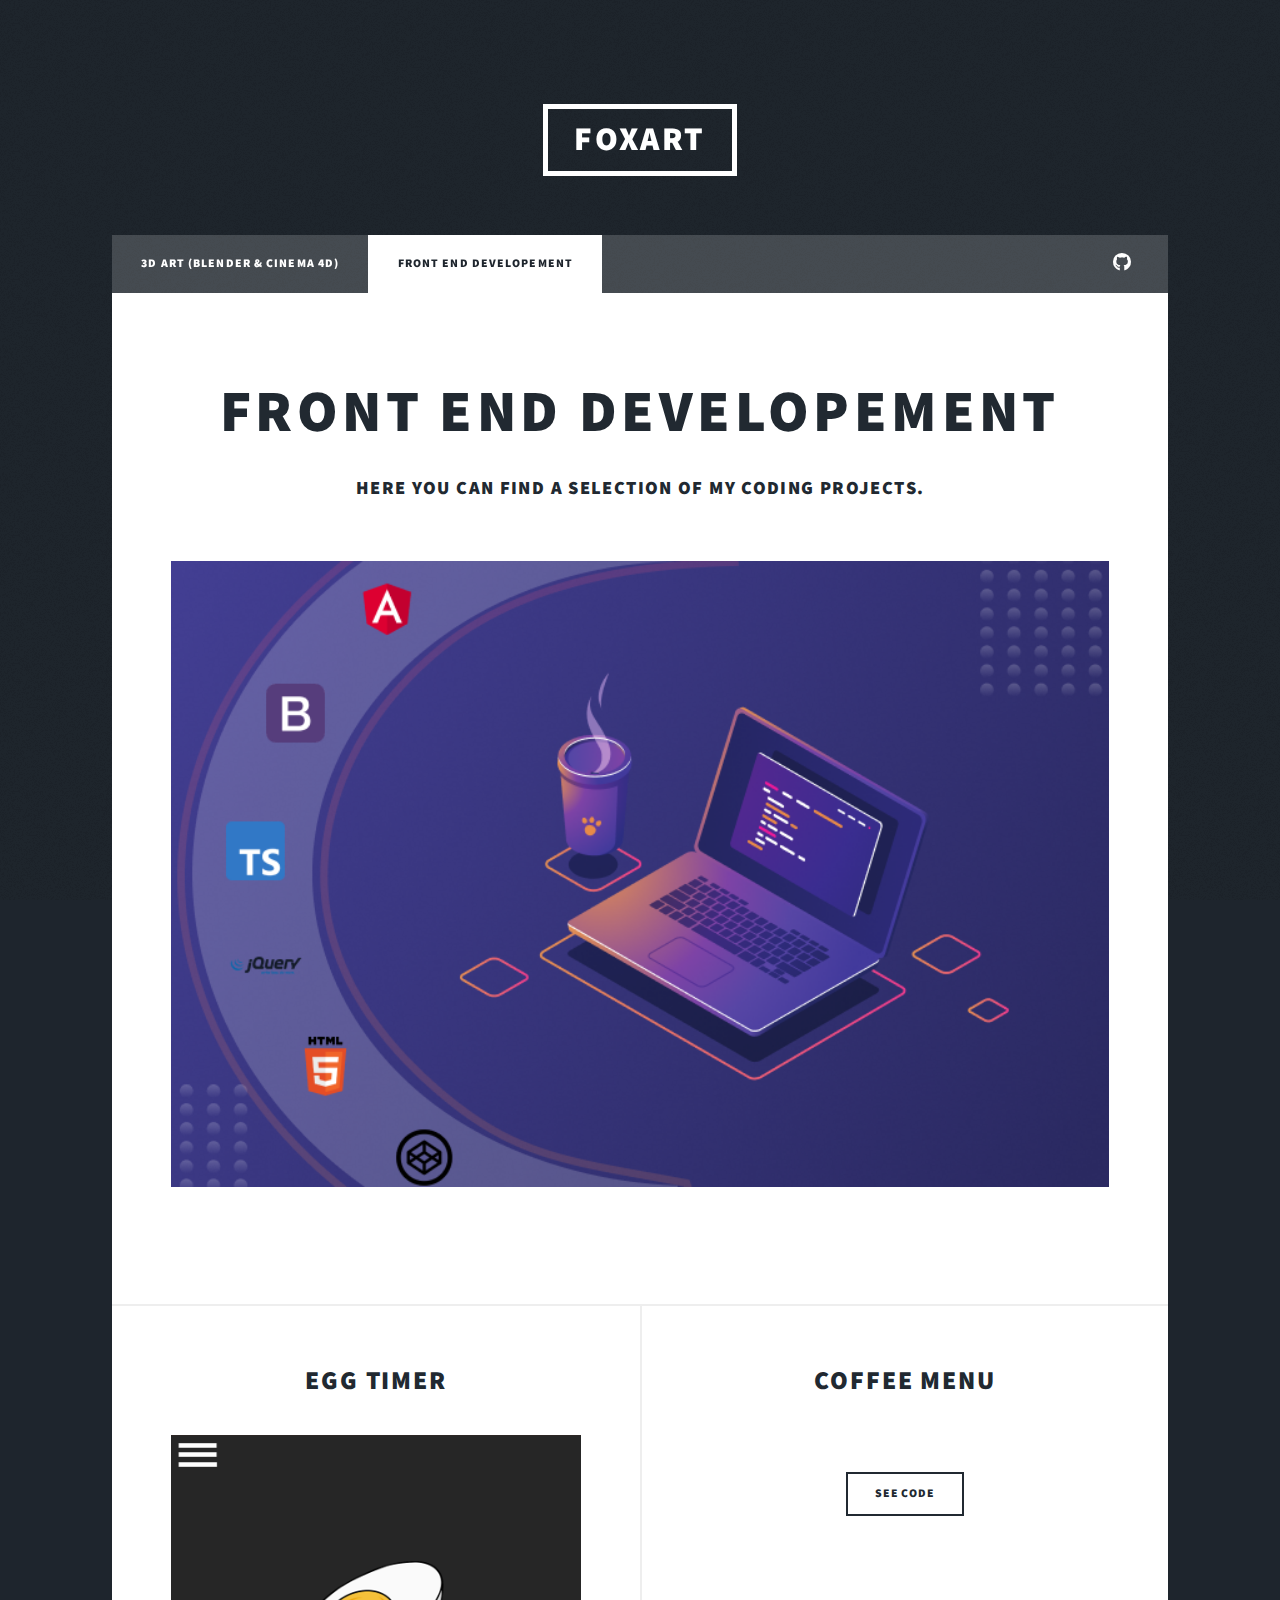
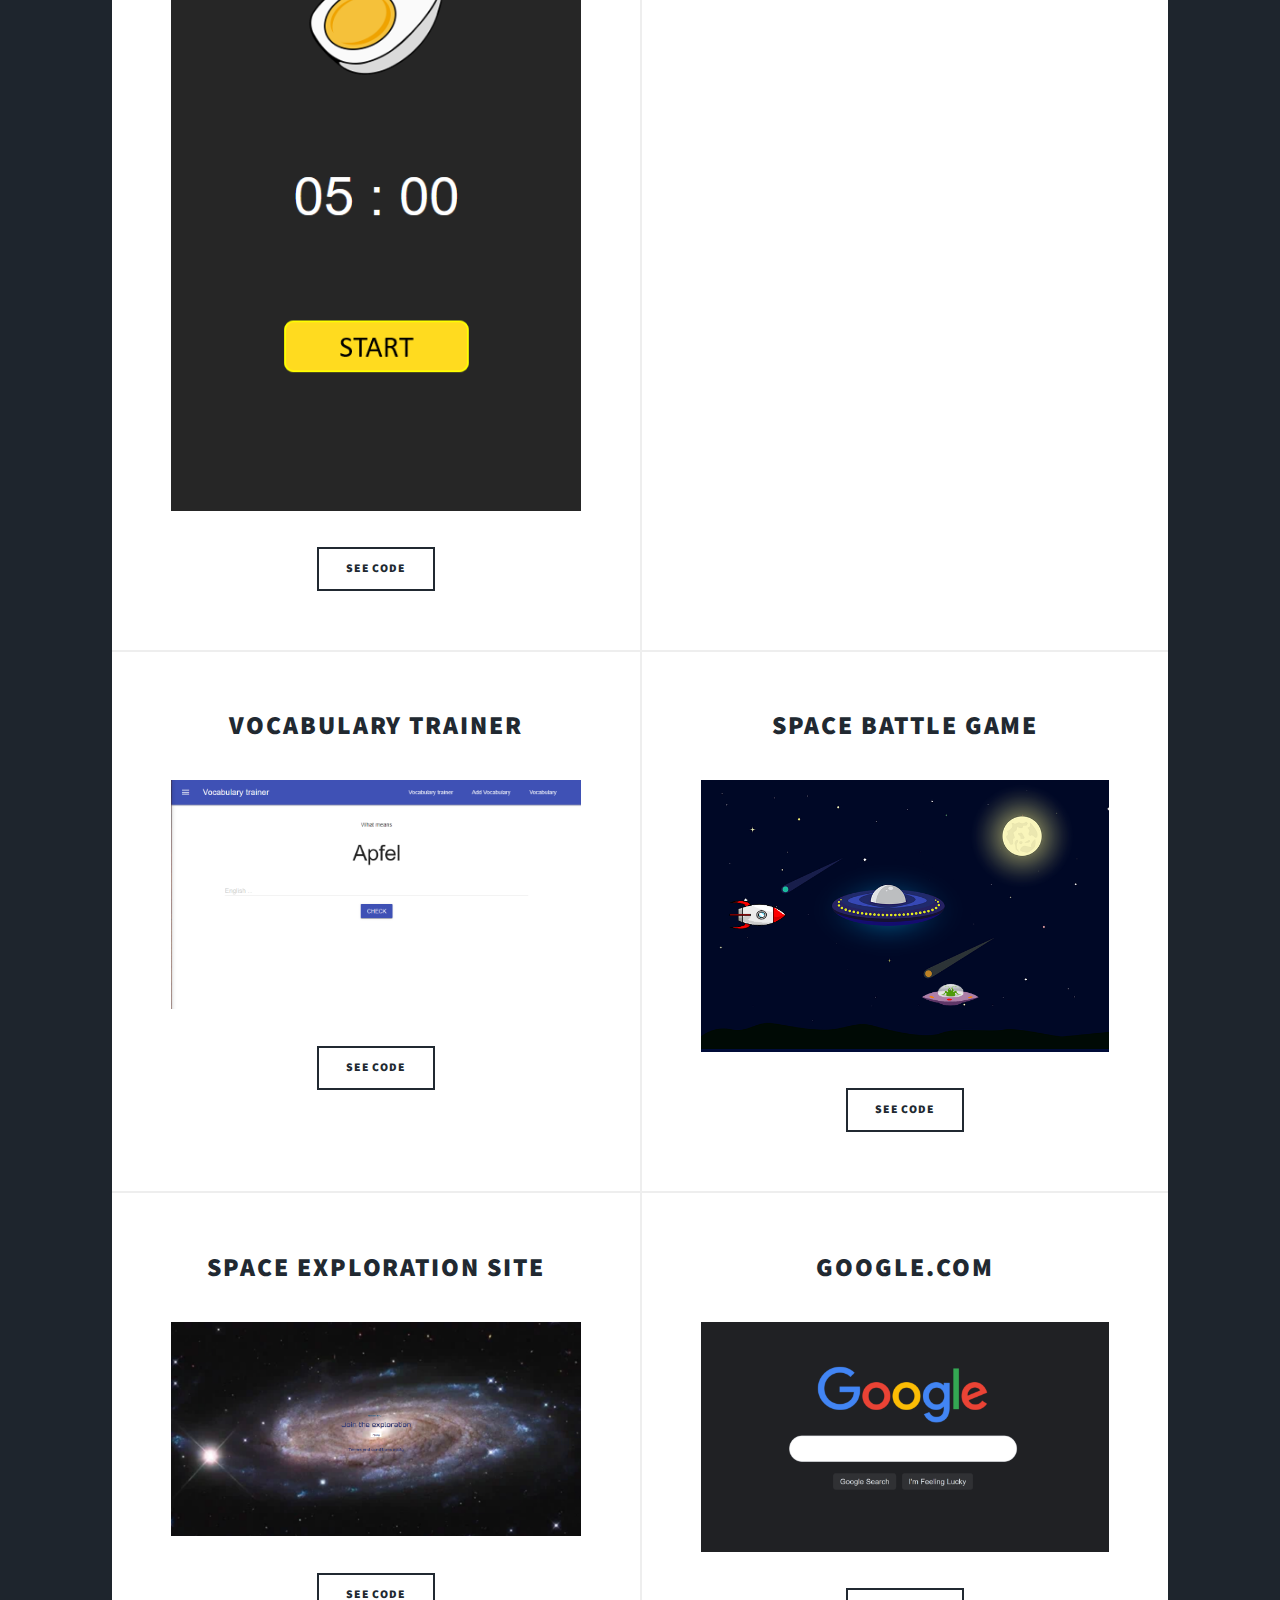
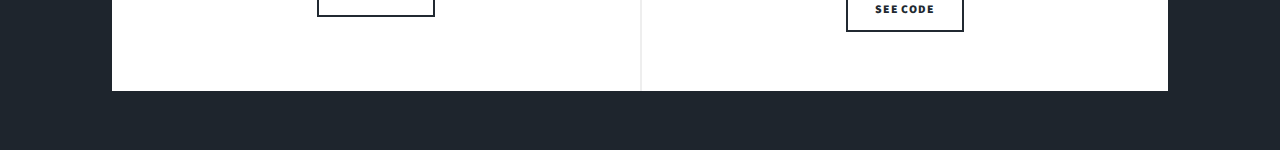
==== commit 1d5fbdcc: "v3" ====
--- a/coding.html
+++ b/coding.html
@@ -29,7 +29,7 @@
 							<li class="active"><a href="generic.html">Front End Developement</a></li>
 						</ul>
 						<ul class="icons">
-							<li><a href="#" class="icon brands fa-github"><span class="label">GitHub</span></a></li>
+							<li><a href="https://github.com/Foxy247" class="icon brands fa-github"><span class="label">GitHub</span></a></li>
 						</ul>
 					</nav>
 
@@ -83,11 +83,11 @@
 
 							<article>
 								<header>
-									<h2><a href="images/chat-gpt.png">Chat GPT</a></h2>
+									<h2><a href="images/space-battle.png">Space Battle Game</a></h2>
 								</header>
-								<a href="images/chat-gpt.png" class="image fit"><img src="images/chat-gpt.png" alt="" /></a>
+								<a href="images/space-battle.png" class="image fit"><img src="images/space-battle.png" alt="" /></a>
 								<ul class="actions special">
-									<li><a href="https://github.com/Foxy247/birthday-gift-site/tree/main/Chat-GPT-Clone" target="_blank" class="button">See Code</a></li>
+									<li><a href="https://github.com/Foxy247/Space-Battle-Game" target="_blank" class="button">See Code</a></li>
 								</ul>
 							</article>
 
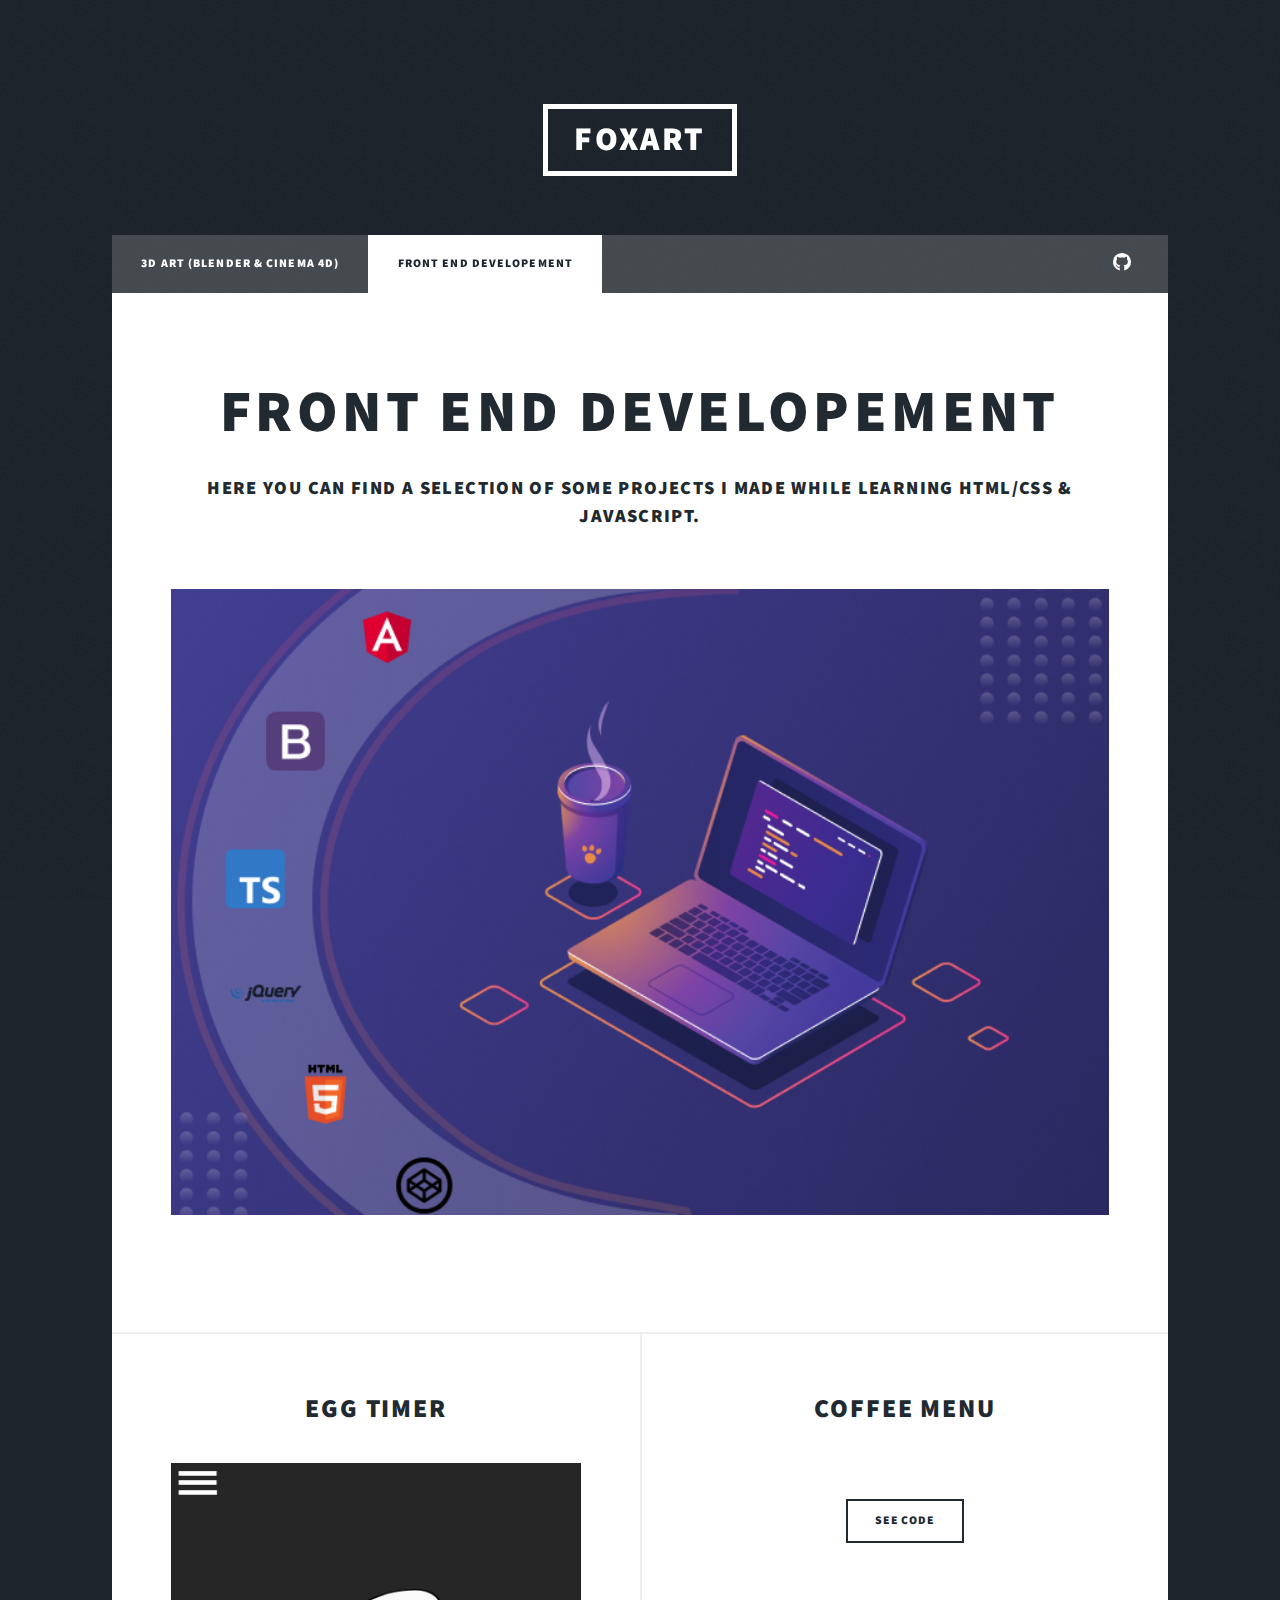
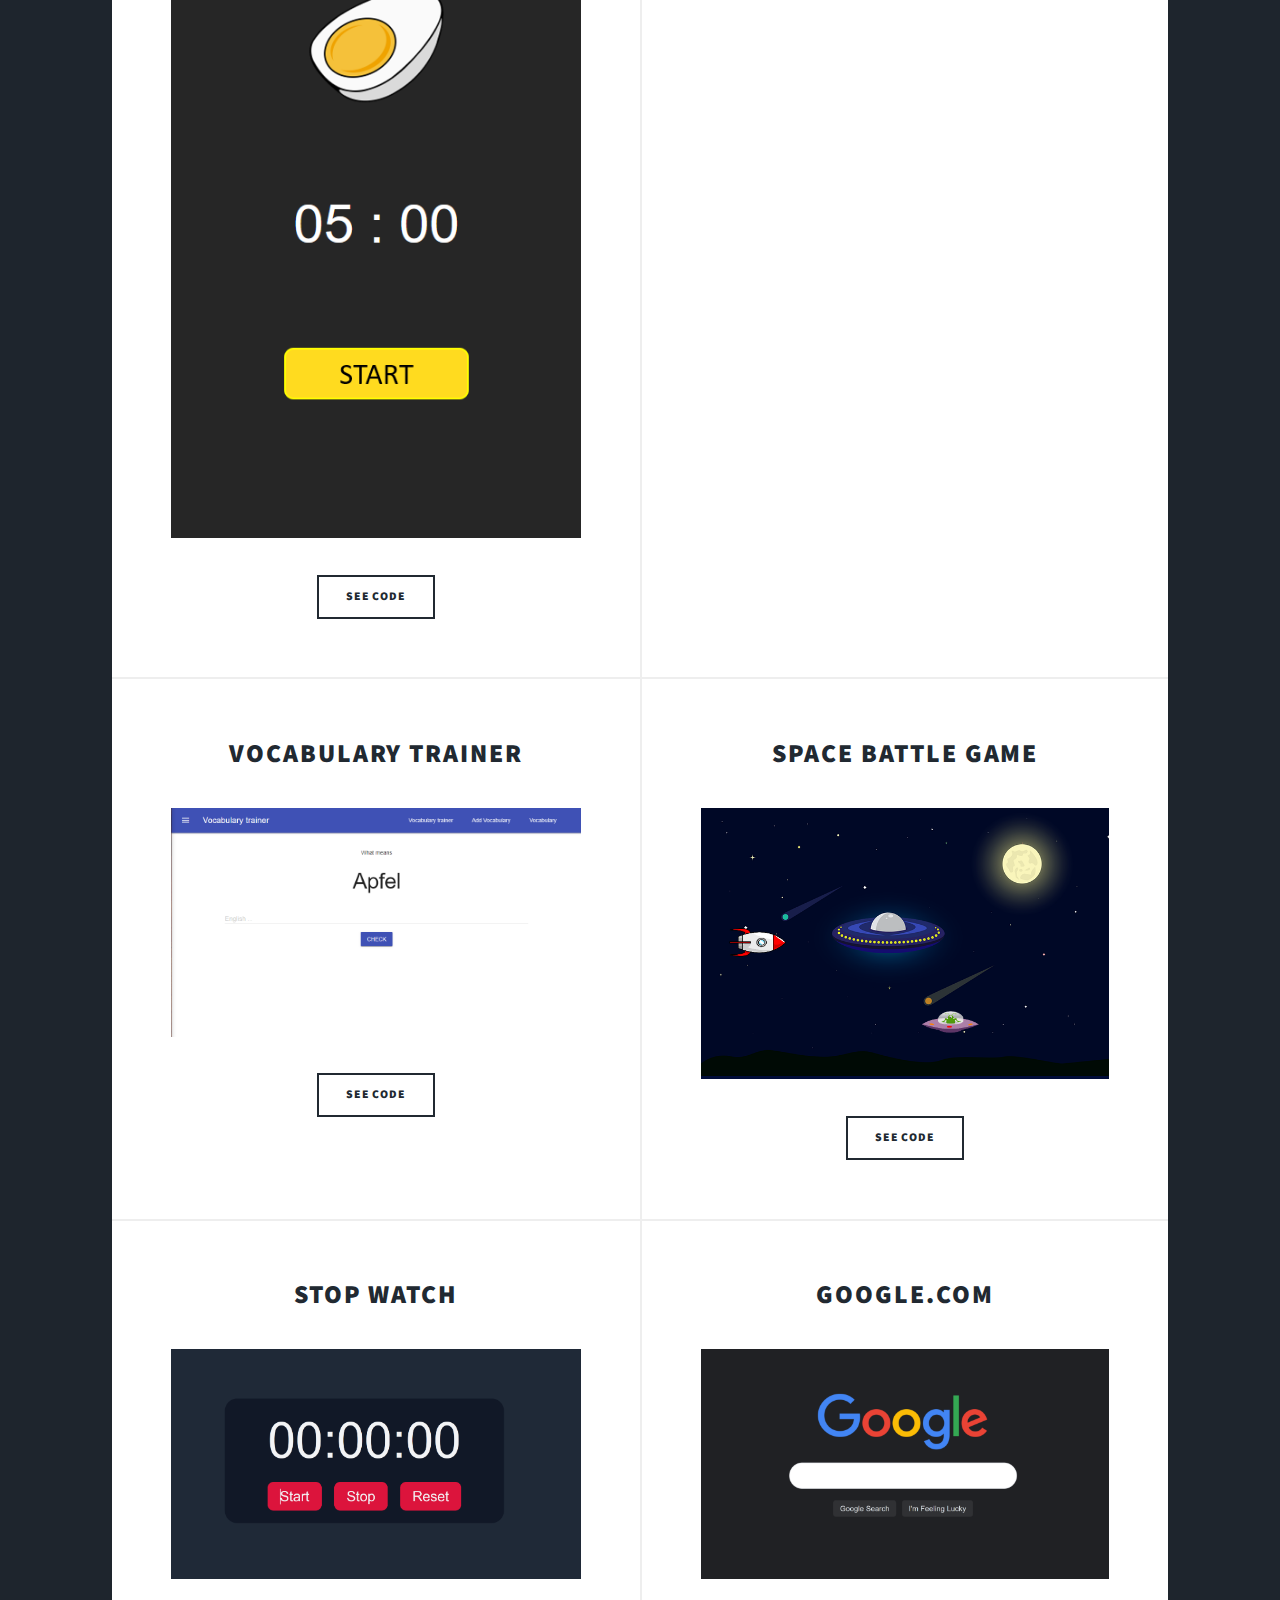
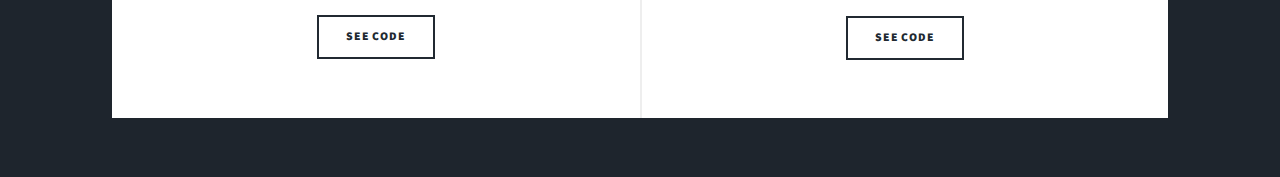
==== commit 984a9640: "new" ====
--- a/coding.html
+++ b/coding.html
@@ -42,7 +42,7 @@
 						<article class="post featured">
 							<header class="major">
 								<h2><a>Front End Developement <br/> </a></h2>
-								<h3>Here you can find a selection of my coding projects. <br>  </h3>
+								<h3>Here you can find a selection of some projects I made while learning html/css & Javascript. <br>  </h3>
 							</header>
 							<a href="images/coding.png" id="img-coding" class="image main"><img src="/images/coding.png" alt="" /></a>
 						</article>
@@ -93,12 +93,11 @@
 
 							<article>
 								<header>
-									<h2><a href="images/space-site.png">Space Exploration Site
-									</a></h2>
+									<h2><a href="https://candid-cactus-299d45.netlify.app">Stop Watch</a></h2>
 								</header>
-								<a href="images/space-site.png" class="image fit"><img src="images/space-site.png" alt="" /></a>
+								<a href="https://candid-cactus-299d45.netlify.app" class="image fit"><img src="images/Stopwatch.png" alt="" /></a>
 								<ul class="actions special">
-									<li><a href="https://github.com/Foxy247/birthday-gift-site/tree/main/3-Space-exploration-site" target="_blank" class="button">See Code</a></li>
+									<li><a href="https://github.com/Foxy247/birthday-gift-site/tree/main/Stopuhr" target="_blank" class="button">See Code</a></li>
 								</ul>
 							</article>
 
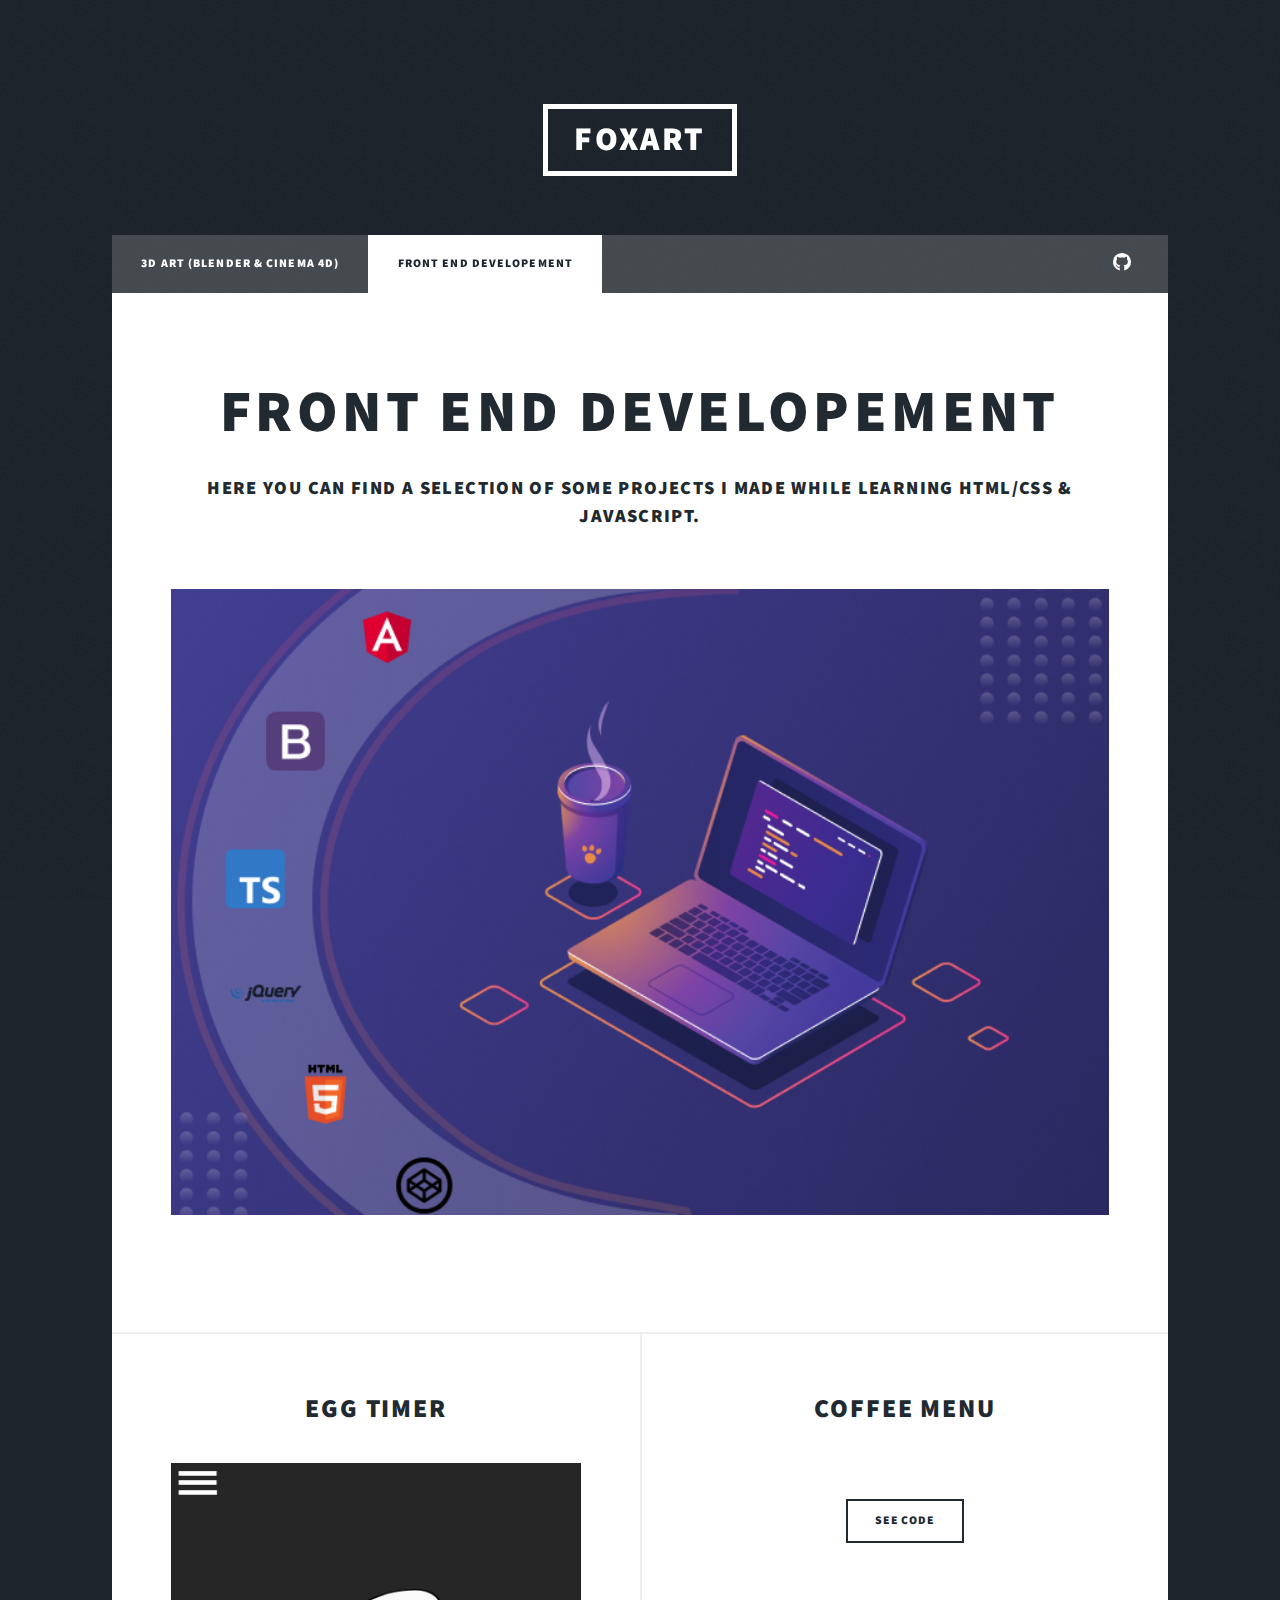
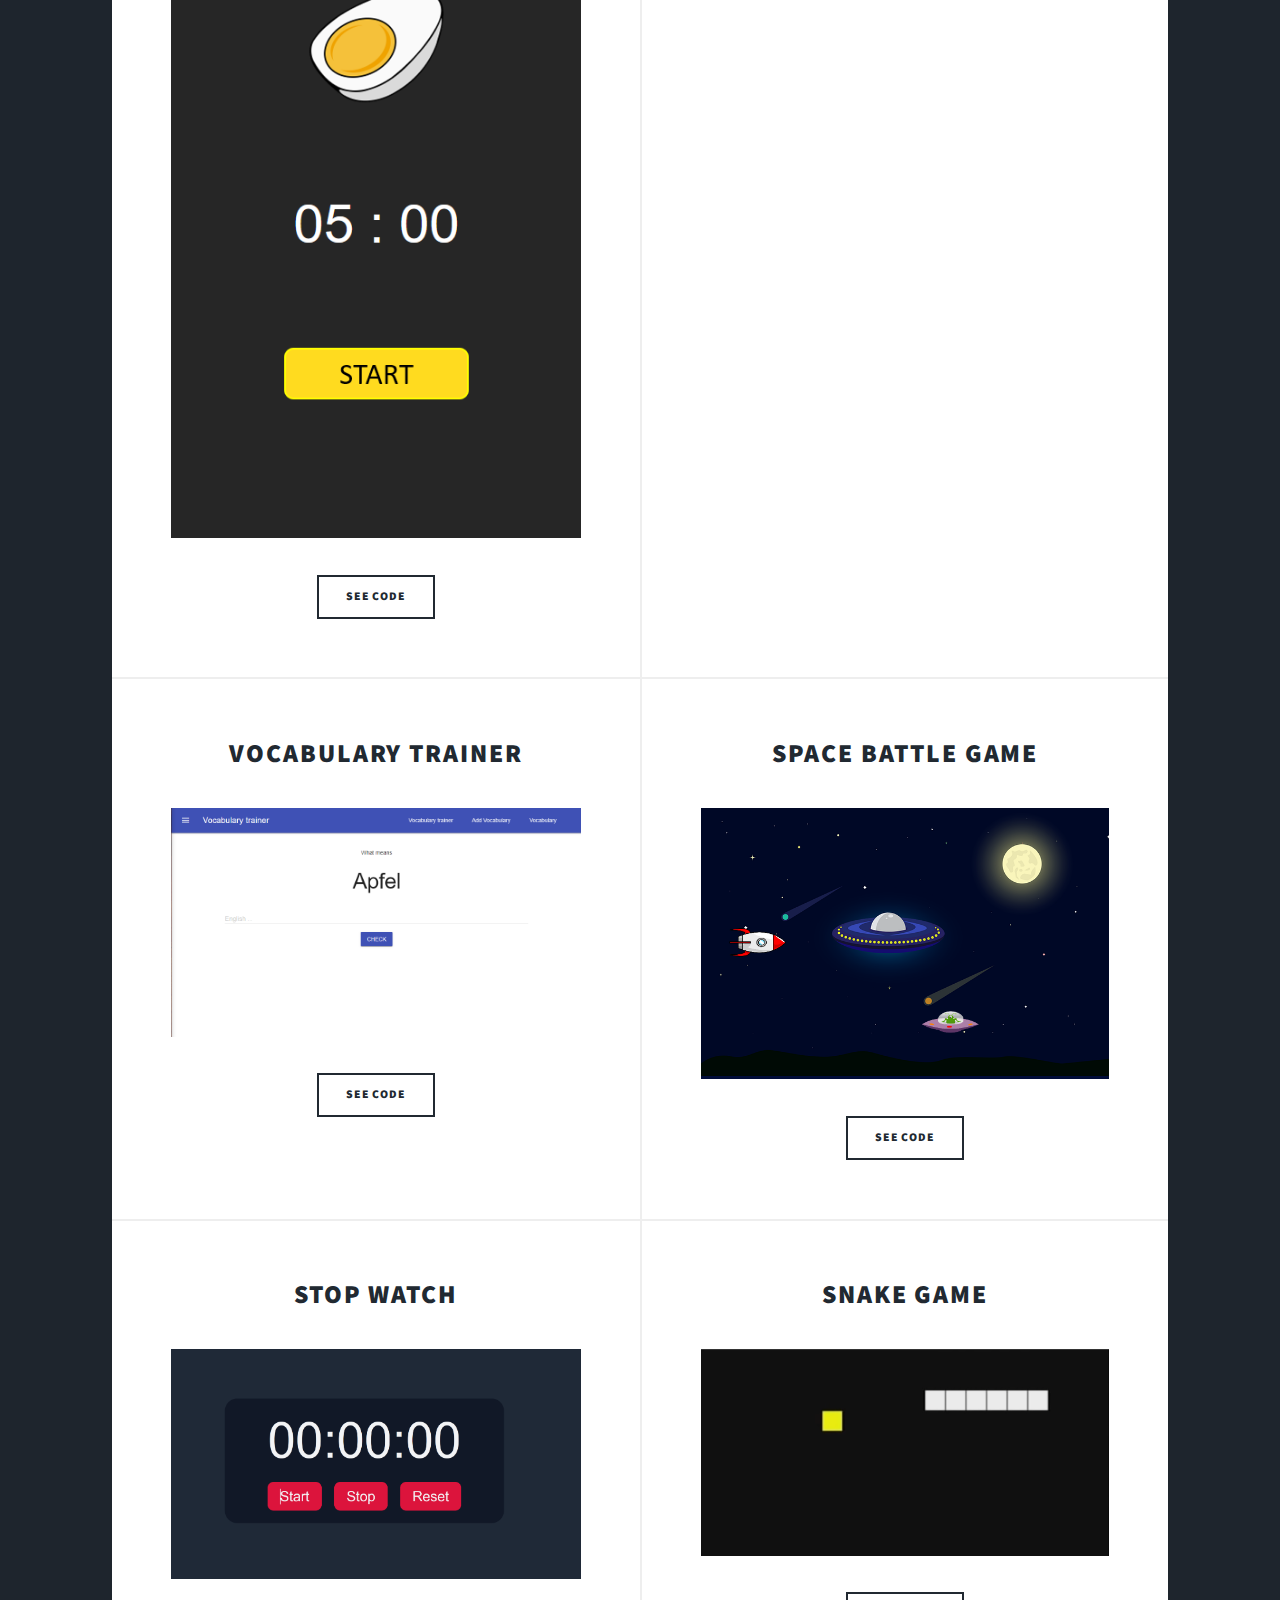
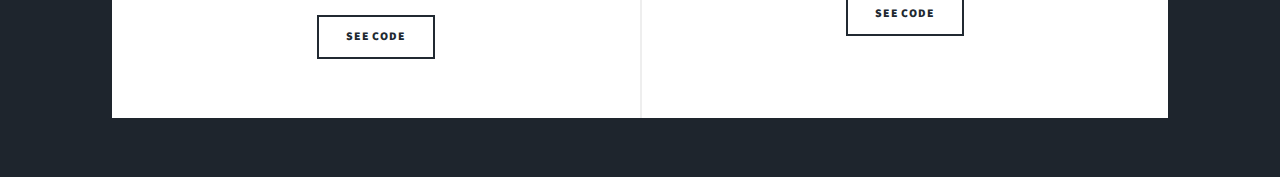
==== commit fb49cb21: "frfrf" ====
--- a/coding.html
+++ b/coding.html
@@ -103,12 +103,12 @@
 
 							<article> 
 								<header>
-									<h2><a href="images/google.png">Google.com
+									<h2><a href="https://tubular-kangaroo-6c4967.netlify.app">Snake Game
 									</a></h2>
 								</header>
-								<a href="images/google.png" class="image fit"><img src="images/google.png" alt="" /></a>
+								<a href="images/snake.png" class="image fit"><img src="images/snake.png" alt="" /></a>
 								<ul class="actions special">
-									<li><a href="https://github.com/Foxy247/birthday-gift-site/tree/main/1%20Google%20Clone" target="_blank" class="button">See Code</a></li>
+									<li><a href="https://github.com/Foxy247/Projects/blob/main/Snake%20Game/index.html" target="_blank" class="button">See Code</a></li>
 								</ul>
 							</article>
 
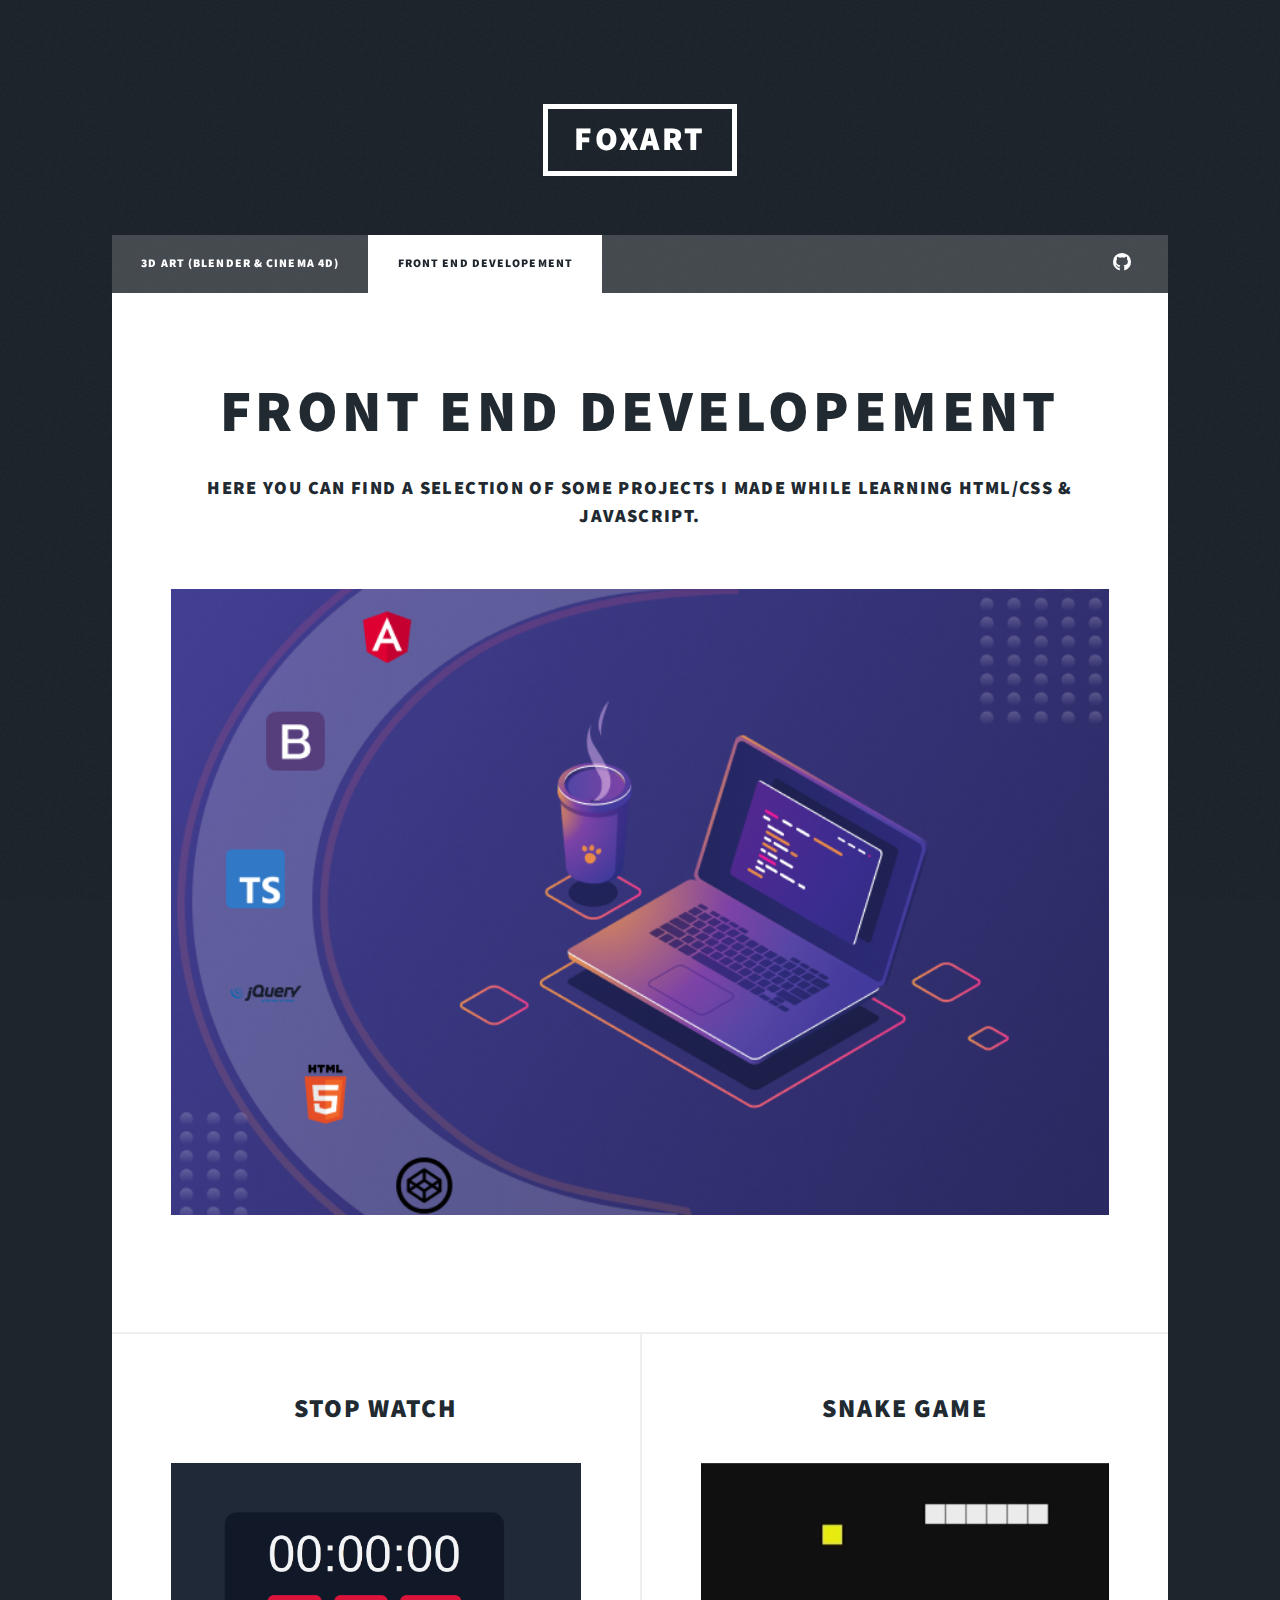
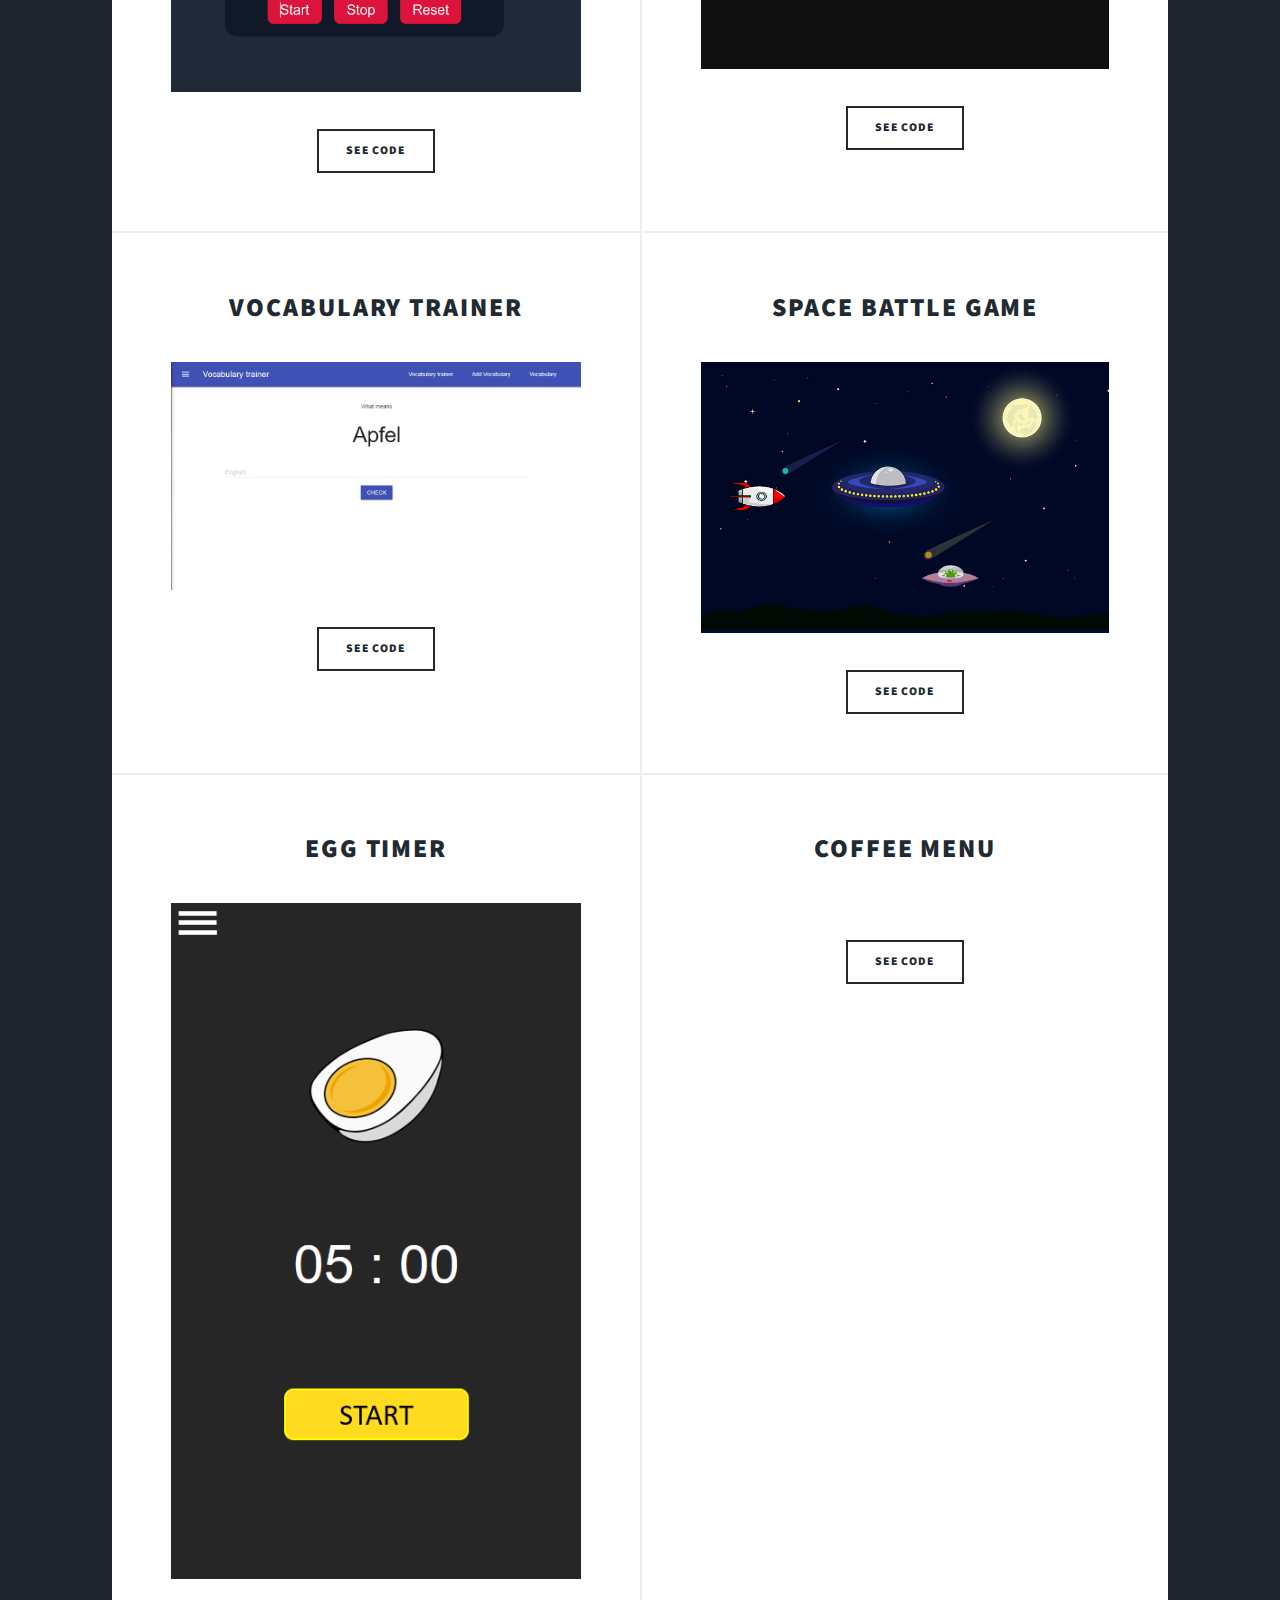
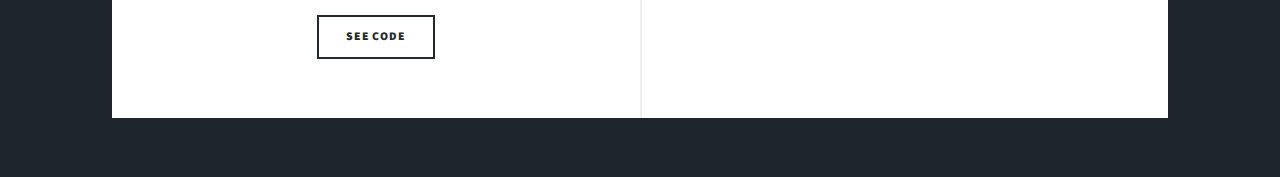
==== commit e758d2af: "v3" ====
--- a/coding.html
+++ b/coding.html
@@ -49,28 +49,29 @@
 
 						<!-- Post -->
 						<section class="posts">
-							
+
 							<article>
 								<header>
-									<h2><a href="https://keen-tiramisu-a8fb11.netlify.app" target="_blank" >Egg Timer </a></h2>
+									<h2><a href="https://candid-cactus-299d45.netlify.app">Stop Watch</a></h2>
 								</header>
-								<a href="https://keen-tiramisu-a8fb11.netlify.app" target="_blank" id="egg-timer" class="image fit"><img src="images/egg-timer.png" alt="" /></a>
+								<a href="https://candid-cactus-299d45.netlify.app" class="image fit"><img src="images/Stopwatch.png" alt="" /></a>
 								<ul class="actions special">
-									<li><a href="https://github.com/Foxy247/Eieruhr/tree/main/Eieruhr" target="_blank" class="button">See Code</a></li>
+									<li><a href="https://github.com/Foxy247/birthday-gift-site/tree/main/Stopuhr" target="_blank" class="button">See Code</a></li>
+								</ul>
+							</article>
+
+							<article> 
+								<header>
+									<h2><a href="https://tubular-kangaroo-6c4967.netlify.app">Snake Game
+									</a></h2>
+								</header>
+								<a href="images/snake.png" class="image fit"><img src="images/snake.png" alt="" /></a>
+								<ul class="actions special">
+									<li><a href="https://github.com/Foxy247/Projects/blob/main/Snake%20Game/index.html" target="_blank" class="button">See Code</a></li>
 								</ul>
 							</article>
 
 							
-							<article>
-								<header>
-									<h2><a href="images/Coffee1.png">Coffee Menu</a></h2>
-								</header>
-								<a href="images/Coffee1.png" id="coffee" class="image fit"><img src="images/Coffee1.png" alt="" /></a>
-								<ul class="actions special">
-									<li><a href="https://github.com/Foxy247/birthday-gift-site/blob/main/Camper%20Cafe" target="_blank" class="button">See Code</a></li>
-								</ul>
-							</article>
-
 							<article>
 								<header>
 									<h2><a href="https://sensational-liger-348f0a.netlify.app/">Vocabulary Trainer </a></h2>
@@ -93,24 +94,26 @@
 
 							<article>
 								<header>
-									<h2><a href="https://candid-cactus-299d45.netlify.app">Stop Watch</a></h2>
+									<h2><a href="https://keen-tiramisu-a8fb11.netlify.app" target="_blank" >Egg Timer </a></h2>
 								</header>
-								<a href="https://candid-cactus-299d45.netlify.app" class="image fit"><img src="images/Stopwatch.png" alt="" /></a>
+								<a href="https://keen-tiramisu-a8fb11.netlify.app" target="_blank" id="egg-timer" class="image fit"><img src="images/egg-timer.png" alt="" /></a>
 								<ul class="actions special">
-									<li><a href="https://github.com/Foxy247/birthday-gift-site/tree/main/Stopuhr" target="_blank" class="button">See Code</a></li>
+									<li><a href="https://github.com/Foxy247/Eieruhr/tree/main/Eieruhr" target="_blank" class="button">See Code</a></li>
 								</ul>
 							</article>
 
-							<article> 
+							
+							<article>
 								<header>
-									<h2><a href="https://tubular-kangaroo-6c4967.netlify.app">Snake Game
-									</a></h2>
+									<h2><a href="images/Coffee1.png">Coffee Menu</a></h2>
 								</header>
-								<a href="images/snake.png" class="image fit"><img src="images/snake.png" alt="" /></a>
+								<a href="images/Coffee1.png" id="coffee" class="image fit"><img src="images/Coffee1.png" alt="" /></a>
 								<ul class="actions special">
-									<li><a href="https://github.com/Foxy247/Projects/blob/main/Snake%20Game/index.html" target="_blank" class="button">See Code</a></li>
+									<li><a href="https://github.com/Foxy247/birthday-gift-site/blob/main/Camper%20Cafe" target="_blank" class="button">See Code</a></li>
 								</ul>
 							</article>
+
+
 
 
 
